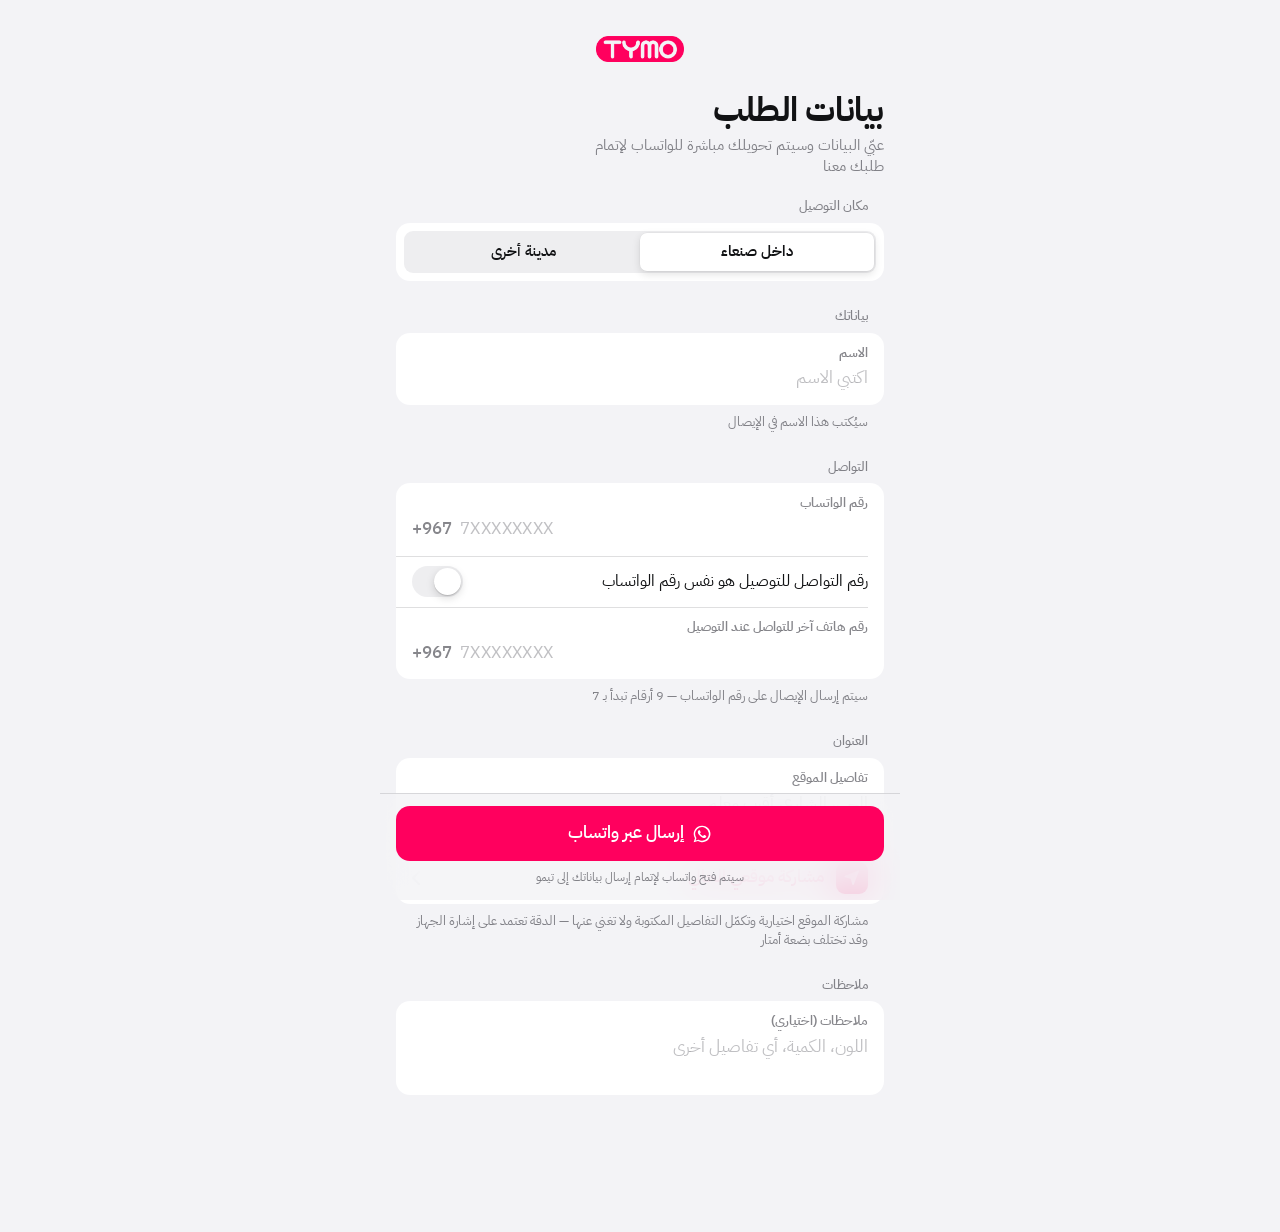
==== order/index.html @ eca6405f "Add files via upload" ====
<!doctype html>
<html lang="ar" dir="rtl">
<head>
<meta charset="utf-8">
<meta name="viewport" content="width=device-width, initial-scale=1, viewport-fit=cover">
<title>نموذج الطلب · TYMO</title>
<meta name="description" content="نموذج سريع لإرسال بياناتك إلى تيمو عبر واتساب">
<meta name="theme-color" content="#F3F3F6" media="(prefers-color-scheme: light)">
<meta name="theme-color" content="#0E0E10" media="(prefers-color-scheme: dark)">
<meta name="color-scheme" content="light dark">

<link rel="preconnect" href="https://fonts.googleapis.com">
<link rel="preconnect" href="https://fonts.gstatic.com" crossorigin>
<link href="https://fonts.googleapis.com/css2?family=IBM+Plex+Sans+Arabic:wght@400;500;600;700&display=swap" rel="stylesheet">

<style>
  /* Apple HIG-inspired: grouped inset lists, quiet neutrals, one accent. */
  :root {
    --accent: #FF005E;
    --accent-pressed: #D9003A;
    --accent-soft: rgba(255, 0, 94, 0.10);
    --bg: #F3F3F6;
    --group: #FFFFFF;
    --label: #111214;
    --secondary: rgba(60, 60, 67, 0.62);
    --tertiary: rgba(60, 60, 67, 0.32);
    --separator: rgba(60, 60, 67, 0.16);
    --fill: rgba(118, 118, 128, 0.12);
    --thumb: #FFFFFF;
    --bar: rgba(243, 243, 246, 0.80);
    --error: #D62B1F;
    --ok: #1E8E3E;
    --radius: 14px;
    --font: 'IBM Plex Sans Arabic', -apple-system, 'SF Arabic', 'Tahoma', sans-serif;
    --ease: cubic-bezier(0.32, 0.72, 0, 1);
  }
  @media (prefers-color-scheme: dark) {
    :root {
      --accent: #FF005E;
      --accent-pressed: #D9003A;
      --accent-soft: rgba(255, 0, 94, 0.16);
      --bg: #0E0E10;
      --group: #1C1C1E;
      --label: #F5F5F7;
      --secondary: rgba(235, 235, 245, 0.6);
      --tertiary: rgba(235, 235, 245, 0.3);
      --separator: rgba(84, 84, 88, 0.6);
      --fill: rgba(118, 118, 128, 0.24);
      --thumb: #636366;
      --bar: rgba(14, 14, 16, 0.72);
      --error: #FF5A4F;
      --ok: #32D74B;
    }
  }

  * { box-sizing: border-box; -webkit-tap-highlight-color: transparent; }
  html, body { margin: 0; padding: 0; }
  body {
    background: var(--bg);
    color: var(--label);
    font-family: var(--font);
    font-size: 17px;
    line-height: 1.45;
    -webkit-font-smoothing: antialiased;
    min-height: 100vh;
    min-height: 100dvh;
  }
  [hidden] { display: none !important; }

  .wrap {
    max-width: 520px;
    margin: 0 auto;
    padding: 0 max(16px, env(safe-area-inset-right, 0px)) 0 max(16px, env(safe-area-inset-left, 0px));
  }

  /* ---- Large title header ---- */
  header.brand { padding: calc(36px + env(safe-area-inset-top, 0px)) 0 20px; }
  .mark {
    display: block;
    width: 88px;
    height: 26px;
    margin: 0 auto 28px;
    font-size: 0;
    color: transparent;
    background: var(--logo) center / contain no-repeat;
  }
  .mark::before { content: none; }
  header.brand h1 {
    font-size: 34px;
    line-height: 1.18;
    font-weight: 700;
    letter-spacing: -0.4px;
    margin: 0 0 5px;
  }
  header.brand p {
    color: var(--secondary);
    font-size: 15px;
    line-height: 1.4;
    margin: 0;
    max-width: 34ch;
  }

  /* ---- Sections & grouped lists ---- */
  form { display: flex; flex-direction: column; }
  .section { margin-bottom: 26px; }
  .section-title {
    font-size: 13px;
    font-weight: 500;
    color: var(--secondary);
    margin: 0 16px 7px;
  }
  .group {
    background: var(--group);
    border-radius: var(--radius);
    overflow: hidden;
  }
  .footnote {
    font-size: 13px;
    color: var(--secondary);
    margin: 7px 16px 0;
    line-height: 1.5;
  }

  .row {
    position: relative;
    padding: 11px 16px 12px;
    display: flex;
    flex-direction: column;
    gap: 2px;
    transition: background-color 0.2s var(--ease);
  }
  .row + .row::before {
    content: "";
    position: absolute;
    top: 0;
    inset-inline-start: 16px;
    inset-inline-end: 0;
    height: 0.5px;
    background: var(--separator);
  }
  @media (max-resolution: 1dppx) { .row + .row::before { height: 1px; } }

  .row > .label {
    font-size: 13px;
    font-weight: 600;
    color: var(--secondary);
    transition: color 0.2s var(--ease);
  }
  .row:focus-within > .label { color: var(--accent); }

  input[type="text"], input[type="tel"], textarea {
    font: inherit;
    font-size: 17px;
    color: var(--label);
    background: transparent;
    border: 0;
    padding: 2px 0;
    margin: 0;
    width: 100%;
    outline: none;
    caret-color: var(--accent);
    border-radius: 0;
    -webkit-appearance: none;
    appearance: none;
  }
  ::placeholder { color: var(--tertiary); opacity: 1; }
  textarea { resize: none; min-height: 50px; field-sizing: content; }

  .phone-group {
    display: flex;
    align-items: baseline;
    gap: 8px;
    direction: ltr;
  }
  .phone-prefix {
    font-weight: 500;
    color: var(--secondary);
    font-variant-numeric: tabular-nums;
    white-space: nowrap;
  }
  .phone-group input[type="tel"] {
    direction: ltr;
    text-align: left;
    flex: 1;
    min-width: 0;
    font-variant-numeric: tabular-nums;
    letter-spacing: 0.4px;
  }

  /* ---- Segmented control ---- */
  fieldset.row { border: 0; margin: 0; min-width: 0; padding: 8px; }
  fieldset legend {
    position: absolute;
    width: 1px; height: 1px;
    overflow: hidden;
    clip: rect(0 0 0 0);
  }
  .segmented {
    position: relative;
    display: grid;
    grid-template-columns: 1fr 1fr;
    background: var(--fill);
    border-radius: 9px;
    padding: 2px;
  }
  .segmented .thumb {
    position: absolute;
    top: 2px; bottom: 2px;
    inset-inline-start: 2px;
    width: calc(50% - 2px);
    background: var(--thumb);
    border-radius: 7px;
    box-shadow: 0 3px 8px rgba(0,0,0,0.12), 0 0 0 0.5px rgba(0,0,0,0.04);
    transition: transform 0.35s var(--ease);
  }
  .segmented:has(input[value="other"]:checked) .thumb { transform: translateX(-100%); }
  .segmented label {
    position: relative;
    z-index: 1;
    text-align: center;
    padding: 8px 6px;
    font-size: 15px;
    font-weight: 500;
    color: var(--label);
    cursor: pointer;
    border-radius: 7px;
    transition: opacity 0.2s;
  }
  .segmented label:has(input:checked) { font-weight: 600; }
  .segmented label:active { opacity: 0.6; }
  .segmented input {
    position: absolute;
    opacity: 0;
    pointer-events: none;
  }
  .segmented label:has(input:focus-visible) { outline: 2px solid var(--accent); outline-offset: -2px; }

  /* ---- Switch row ---- */
  .switch-row {
    flex-direction: row;
    align-items: center;
    justify-content: space-between;
    gap: 14px;
    cursor: pointer;
    padding-top: 10px;
    padding-bottom: 10px;
  }
  .switch-row span { font-size: 16px; line-height: 1.35; }
  .switch {
    -webkit-appearance: none;
    appearance: none;
    flex: none;
    position: relative;
    width: 51px; height: 31px;
    margin: 0;
    border-radius: 999px;
    background: var(--fill);
    cursor: pointer;
    transition: background-color 0.25s var(--ease);
  }
  .switch::before {
    content: "";
    position: absolute;
    top: 2px;
    right: 2px;
    width: 27px; height: 27px;
    border-radius: 50%;
    background: #fff;
    box-shadow: 0 3px 8px rgba(0,0,0,0.15), 0 1px 1px rgba(0,0,0,0.16);
    transition: transform 0.3s var(--ease);
  }
  .switch:checked { background: var(--accent); }
  .switch:checked::before { transform: translateX(-20px); }
  .switch:focus-visible { outline: 2px solid var(--accent); outline-offset: 2px; }

  /* ---- Location cell ---- */
  .locate-btn {
    display: flex;
    align-items: center;
    gap: 12px;
    width: 100%;
    padding: 0;
    background: none;
    border: 0;
    font: inherit;
    color: var(--label);
    text-align: start;
    cursor: pointer;
  }
  .locate-row { padding-top: 10px; padding-bottom: 10px; }
  .locate-row:has(.locate-btn:active:not(:disabled)) { background: var(--fill); }
  .locate-icon {
    position: relative;
    flex: none;
    width: 32px; height: 32px;
    border-radius: 9px;
    background: var(--accent);
    color: #fff;
    display: grid;
    place-items: center;
  }
  .locate-icon svg { width: 18px; height: 18px; }
  .locate-btn.is-locating .locate-icon::after {
    content: "";
    position: absolute;
    inset: 0;
    border-radius: 9px;
    border: 2px solid var(--accent);
    animation: ping 1.4s var(--ease) infinite;
  }
  @keyframes ping {
    from { transform: scale(1); opacity: 0.7; }
    to   { transform: scale(1.7); opacity: 0; }
  }
  .locate-text { flex: 1; display: flex; flex-direction: column; min-width: 0; }
  .locate-title { font-size: 17px; color: var(--accent); font-weight: 500; }
  .locate-btn:disabled { cursor: progress; }
  .chevron { flex: none; width: 8px; height: 14px; color: var(--tertiary); }
  .locate-btn.is-locating .chevron { opacity: 0; }

  .locate-status {
    font-size: 13px;
    color: var(--secondary);
    margin: 0;
    line-height: 1.45;
  }
  .locate-status:empty { display: none; }
  .locate-status.ok { color: var(--ok); }
  .locate-status.err { color: var(--error); }
  .locate-status.ok::before {
    content: "";
    display: inline-block;
    width: 13px; height: 13px;
    margin-inline-end: 5px;
    vertical-align: -2px;
    background: currentColor;
    -webkit-mask: url("data:image/svg+xml,%3Csvg xmlns='http://www.w3.org/2000/svg' viewBox='0 0 16 16'%3E%3Cpath d='M8 0a8 8 0 1 0 0 16A8 8 0 0 0 8 0Zm3.7 5.8-4.4 4.6a.8.8 0 0 1-1.1 0L4.3 8.5a.8.8 0 1 1 1.1-1.1l1.4 1.4 3.8-4a.8.8 0 1 1 1.1 1.1Z'/%3E%3C/svg%3E") center / contain no-repeat;
            mask: url("data:image/svg+xml,%3Csvg xmlns='http://www.w3.org/2000/svg' viewBox='0 0 16 16'%3E%3Cpath d='M8 0a8 8 0 1 0 0 16A8 8 0 0 0 8 0Zm3.7 5.8-4.4 4.6a.8.8 0 0 1-1.1 0L4.3 8.5a.8.8 0 1 1 1.1-1.1l1.4 1.4 3.8-4a.8.8 0 1 1 1.1 1.1Z'/%3E%3C/svg%3E") center / contain no-repeat;
  }

  /* ---- Validation ---- */
  .error-msg {
    display: none;
    color: var(--error);
    font-size: 13px;
    margin: 2px 0 0;
  }
  .field.invalid > .label { color: var(--error); }
  .field.invalid .error-msg { display: block; animation: nudge 0.4s var(--ease); }
  @keyframes nudge {
    0%, 100% { transform: translateX(0); }
    25% { transform: translateX(-4px); }
    75% { transform: translateX(4px); }
  }

  /* ---- Sticky action bar ---- */
  .actions {
    position: sticky;
    bottom: 0;
    z-index: 10;
    margin: 4px -16px 0;
    padding: 12px 16px calc(14px + env(safe-area-inset-bottom, 0px));
    background: var(--bar);
    -webkit-backdrop-filter: saturate(180%) blur(20px);
            backdrop-filter: saturate(180%) blur(20px);
    border-top: 0.5px solid var(--separator);
  }
  button.submit {
    display: flex;
    align-items: center;
    justify-content: center;
    gap: 8px;
    width: 100%;
    background: var(--accent);
    color: #fff;
    border: 0;
    border-radius: 14px;
    padding: 15px;
    font: inherit;
    font-weight: 600;
    font-size: 17px;
    cursor: pointer;
    transition: transform 0.2s var(--ease), background-color 0.2s;
  }
  button.submit svg { width: 20px; height: 20px; }
  button.submit:active { transform: scale(0.98); background: var(--accent-pressed); }
  button.submit:focus-visible { outline: 2px solid var(--accent); outline-offset: 3px; }
  .actions p {
    text-align: center;
    color: var(--secondary);
    font-size: 12px;
    margin: 8px 0 0;
  }

  /* ---- Entrance ---- */
  @media (prefers-reduced-motion: no-preference) {
    header.brand, .section, .actions {
      animation: rise 0.7s var(--ease) both;
    }
    .section:nth-of-type(1) { animation-delay: 0.06s; }
    .section:nth-of-type(2) { animation-delay: 0.12s; }
    .section:nth-of-type(3) { animation-delay: 0.18s; }
    .section:nth-of-type(4) { animation-delay: 0.24s; }
    .section:nth-of-type(5) { animation-delay: 0.30s; }
    .actions { animation-delay: 0.34s; }
    .row[data-field="otherCity"]:not([hidden]),
    .row[data-field="phone"]:not([hidden]) { animation: fade 0.35s var(--ease) both; }
  }
  @media (prefers-reduced-motion: reduce) {
    *, *::before, *::after { transition: none !important; animation: none !important; }
  }
  @keyframes rise {
    from { opacity: 0; transform: translateY(12px); }
    to   { opacity: 1; transform: none; }
  }
  @keyframes fade {
    from { opacity: 0; }
    to   { opacity: 1; }
  }

  :root { --logo: url([data-uri]); }
</style>
</head>
<body>
<div class="wrap">

  <header class="brand">
    <div class="mark">TYMO</div>
    <h1>بيانات الطلب</h1>
    <p>عبّي البيانات وسيتم تحويلك مباشرة للواتساب لإتمام طلبك معنا</p>
  </header>

  <form id="orderForm" novalidate>

    <section class="section">
      <h2 class="section-title">مكان التوصيل</h2>
      <div class="group">
        <fieldset class="row" data-field="cityType">
          <legend>المدينة</legend>
          <div class="segmented">
            <span class="thumb" aria-hidden="true"></span>
            <label>
              <input type="radio" name="cityType" value="sanaa" checked>
              داخل صنعاء
            </label>
            <label>
              <input type="radio" name="cityType" value="other">
              مدينة أخرى
            </label>
          </div>
        </fieldset>

        <div class="row field" id="otherCityField" hidden data-field="otherCity">
          <label class="label" for="otherCity">اسم المدينة أو المكان</label>
          <input type="text" id="otherCity" name="otherCity" autocomplete="address-level2" placeholder="مثال: عدن، تعز، إب">
          <p class="error-msg">الرجاء كتابة اسم المدينة أو المكان</p>
        </div>
      </div>
    </section>

    <section class="section">
      <h2 class="section-title">بياناتك</h2>
      <div class="group">
        <div class="row field" data-field="name">
          <label class="label" for="name" id="nameLabel">الاسم</label>
          <input type="text" id="name" name="name" autocomplete="name" placeholder="اكتبي الاسم" required>
          <p class="error-msg" id="nameError">الرجاء كتابة الاسم</p>
        </div>
      </div>
      <p class="footnote" id="nameHint">سيُكتب هذا الاسم في الإيصال</p>
    </section>

    <section class="section">
      <h2 class="section-title">التواصل</h2>
      <div class="group">
        <div class="row field" data-field="whatsapp">
          <label class="label" for="whatsapp">رقم الواتساب</label>
          <div class="phone-group">
            <span class="phone-prefix">+967</span>
            <input type="tel" id="whatsapp" name="whatsapp" inputmode="numeric" autocomplete="tel" placeholder="7XXXXXXXX" required>
          </div>
          <p class="error-msg" id="whatsappError">يجب أن يتكون الرقم من 9 أرقام ويبدأ بالرقم 7</p>
        </div>

        <label class="row switch-row">
          <span>رقم التواصل للتوصيل هو نفس رقم الواتساب</span>
          <input type="checkbox" class="switch" id="samePhone" role="switch">
        </label>

        <div class="row field" id="phoneField" data-field="phone">
          <label class="label" for="phone">رقم هاتف آخر للتواصل عند التوصيل</label>
          <div class="phone-group">
            <span class="phone-prefix">+967</span>
            <input type="tel" id="phone" name="phone" inputmode="numeric" autocomplete="tel" placeholder="7XXXXXXXX">
          </div>
          <p class="error-msg" id="phoneError">يجب أن يتكون الرقم من 9 أرقام ويبدأ بالرقم 7</p>
        </div>
      </div>
      <p class="footnote">سيتم إرسال الإيصال على رقم الواتساب — 9 أرقام تبدأ بـ 7</p>
    </section>

    <section class="section" id="addressSection">
      <h2 class="section-title">العنوان</h2>
      <div class="group">
        <div class="row field" id="locDetailField" data-field="locDetail">
          <label class="label" for="locDetail">تفاصيل الموقع</label>
          <textarea id="locDetail" name="locDetail" rows="2" placeholder="الحي، الشارع، أقرب معلم" required></textarea>
          <p class="error-msg">الرجاء كتابة تفاصيل الموقع</p>
        </div>

        <div class="row locate-row" id="locateSection">
          <button type="button" class="locate-btn" id="locateBtn">
            <span class="locate-icon" aria-hidden="true">
              <svg viewBox="0 0 24 24" fill="currentColor"><path d="M21.7 2.3a1 1 0 0 0-1.06-.23l-18 7a1 1 0 0 0 .08 1.9l7.6 2.18 2.18 7.6a1 1 0 0 0 .93.72h.03a1 1 0 0 0 .93-.64l7-18a1 1 0 0 0-.23-1.06Z"/></svg>
            </span>
            <span class="locate-text">
              <span class="locate-title" id="locateBtnLabel">مشاركة موقعي الحالي</span>
              <span class="locate-status" id="locateStatus" aria-live="polite"></span>
            </span>
            <svg class="chevron" viewBox="0 0 8 14" fill="none" stroke="currentColor" stroke-width="2" stroke-linecap="round" stroke-linejoin="round" aria-hidden="true"><path d="M7 1 1 7l6 6"/></svg>
          </button>
        </div>
      </div>
      <p class="footnote">مشاركة الموقع اختيارية وتكمّل التفاصيل المكتوبة ولا تغني عنها — الدقة تعتمد على إشارة الجهاز وقد تختلف بضعة أمتار</p>
    </section>

    <section class="section">
      <h2 class="section-title">ملاحظات</h2>
      <div class="group">
        <div class="row field">
          <label class="label" for="notes">ملاحظات (اختياري)</label>
          <textarea id="notes" name="notes" rows="2" placeholder="اللون، الكمية، أي تفاصيل أخرى"></textarea>
        </div>
      </div>
    </section>

    <div class="actions">
      <button type="submit" class="submit">
        <svg viewBox="0 0 24 24" fill="currentColor" aria-hidden="true"><path d="M12.04 2a9.9 9.9 0 0 0-8.5 14.98L2 22l5.17-1.5A9.93 9.93 0 1 0 12.04 2Zm0 18.13c-1.5 0-2.97-.4-4.25-1.17l-.3-.18-3.07.89.9-2.98-.2-.32a8.2 8.2 0 1 1 6.92 3.76Zm4.5-6.14c-.25-.12-1.46-.72-1.69-.8-.23-.08-.39-.12-.56.13-.16.25-.64.8-.78.96-.15.16-.29.18-.54.06a6.7 6.7 0 0 1-3.32-2.9c-.25-.43.25-.4.71-1.32.08-.16.04-.3-.02-.42-.06-.12-.56-1.34-.76-1.84-.2-.48-.4-.42-.56-.42h-.47c-.16 0-.43.06-.66.3-.23.26-.87.85-.87 2.07s.89 2.4 1.01 2.57c.13.16 1.75 2.67 4.24 3.75 1.57.68 2.19.74 2.98.62.48-.07 1.46-.6 1.67-1.18.2-.58.2-1.08.14-1.18-.06-.1-.23-.16-.48-.29Z"/></svg>
        إرسال عبر واتساب
      </button>
      <p>سيتم فتح واتساب لإتمام إرسال بياناتك إلى تيمو</p>
    </div>

  </form>
</div>

<script>
(function () {
  "use strict";

  var WHATSAPP_NUMBER = "967779007009";
  var DRAFT_KEY = "tymo_order_form_draft_v2";

  var form = document.getElementById("orderForm");
  var cityRadios = form.querySelectorAll('input[name="cityType"]');
  var otherCityField = document.getElementById("otherCityField");
  var otherCityInput = document.getElementById("otherCity");
  var nameInput = document.getElementById("name");
  var nameLabel = document.getElementById("nameLabel");
  var nameHint = document.getElementById("nameHint");
  var nameError = document.getElementById("nameError");
  var samePhoneCheckbox = document.getElementById("samePhone");
  var phoneField = document.getElementById("phoneField");
  var phoneInput = document.getElementById("phone");
  var locDetailField = document.getElementById("locDetailField");
  var locDetailInput = document.getElementById("locDetail");
  var locateSection = document.getElementById("locateSection");
  var locateBtn = document.getElementById("locateBtn");
  var locateBtnLabel = document.getElementById("locateBtnLabel");
  var addressSection = document.getElementById("addressSection");
  var locateStatus = document.getElementById("locateStatus");
  var whatsappInput = document.getElementById("whatsapp");
  var mapsLink = ""; // filled in once geolocation succeeds
  var locAccuracy = null; // meters, for the operator's own judgement
  var locTime = null; // when the pin was taken, to expire stale drafts

  // ---- Phone inputs: digits only, max 9, must start with 7 -----
  function sanitizePhoneInput(e) {
    var el = e.target;
    var digits = el.value.replace(/\D/g, "").slice(0, 9);
    if (el.value !== digits) el.value = digits;
  }
  whatsappInput.addEventListener("input", sanitizePhoneInput);
  phoneInput.addEventListener("input", sanitizePhoneInput);

  function phoneValid(val) {
    return /^7\d{8}$/.test(val);
  }

  function isOutside() {
    return form.querySelector('input[name="cityType"]:checked').value === "other";
  }

  function updateCityFields() {
    var outside = isOutside();

    otherCityField.hidden = !outside;
    otherCityInput.required = outside;

    // Outside Sana'a: shipping office calls the customer on arrival, so
    // neither written location detail nor map location is needed.
    locDetailField.hidden = outside;
    locDetailInput.required = !outside;
    if (outside) locDetailInput.value = "";

    locateSection.hidden = outside;
    addressSection.hidden = outside;
    if (outside) {
      mapsLink = "";
      locAccuracy = null;
      locTime = null;
      locateStatus.textContent = "";
      locateBtnLabel.textContent = "مشاركة موقعي الحالي";
    }

    if (outside) {
      nameLabel.textContent = "الاسم الكامل (رباعي)";
      nameHint.textContent = "يجب كتابة الاسم رباعياً (4 أسماء) ليسهل التوصيل من مكتب الشحن";
      nameError.textContent = "يجب كتابة الاسم رباعياً (4 أسماء على الأقل)";
    } else {
      nameLabel.textContent = "الاسم";
      nameHint.textContent = "سيُكتب هذا الاسم في الإيصال";
      nameError.textContent = "الرجاء كتابة الاسم";
    }
  }
  cityRadios.forEach(function (r) {
    r.addEventListener("change", updateCityFields);
  });
  updateCityFields();

  function updatePhoneField() {
    var same = samePhoneCheckbox.checked;
    phoneField.hidden = same;
    phoneInput.required = !same;
    if (same) phoneInput.value = "";
  }
  samePhoneCheckbox.addEventListener("change", updatePhoneField);
  updatePhoneField();

  // Phone GPS has a real accuracy floor (walls, weather, chipset) that no
  // page code can remove. The best a web page can do is: force a fresh
  // high-accuracy fix (no cached/cell-tower estimate), keep listening and
  // take the tightest reading seen, show the accuracy live so the customer
  // knows to wait, then pass the accuracy radius on to Hashem so a bad fix
  // is visible rather than silently trusted.
  var EXCELLENT_METERS = 10;     // stop immediately at this or better
  var GOOD_ENOUGH_METERS = 25;   // once reached, sample a bit longer...
  var SETTLE_MS = 3000;          // ...in case it tightens further
  var MAX_WATCH_MS = 20000;      // GPS cold starts can take 15s+
  var LOC_MAX_AGE_MS = 6 * 60 * 60 * 1000; // drop saved pins older than 6h

  // Instagram/Facebook/TikTok in-app browsers often block location.
  var IN_APP_BROWSER = /FBAN|FBAV|FB_IAB|Instagram|TikTok|musical_ly|Snapchat|Line\//i.test(navigator.userAgent || "");

  function locFailMessage(err) {
    var msg;
    if (err && err.code === 1) {
      msg = "لم يتم السماح بالوصول للموقع — فعّلي إذن الموقع للمتصفح ثم أعيدي المحاولة";
    } else {
      msg = "تعذّر تحديد الموقع — تأكدي من تفعيل GPS وأعيدي المحاولة";
    }
    if (IN_APP_BROWSER) {
      msg += "، أو افتحي الرابط في متصفح Chrome أو Safari";
    }
    return msg + ". لا مشكلة، التفاصيل المكتوبة أعلاه كافية";
  }

  locateBtn.addEventListener("click", function () {
    if (!("geolocation" in navigator) || window.isSecureContext === false) {
      locateStatus.textContent = "الجهاز لا يدعم تحديد الموقع — اكتبي التفاصيل أعلاه فقط";
      locateStatus.className = "locate-status err";
      return;
    }

    locateStatus.textContent = "جارِ تحديد موقعك بدقة... (قد يستغرق حتى 20 ثانية)";
    locateStatus.className = "locate-status";
    locateBtn.disabled = true;
    locateBtn.classList.add("is-locating");

    var best = null;
    var lastErr = null;
    var watchId = null;
    var finished = false;
    var maxTimer = null;
    var settleTimer = null;

    function finish() {
      if (finished) return;
      finished = true;
      if (watchId !== null) navigator.geolocation.clearWatch(watchId);
      clearTimeout(maxTimer);
      clearTimeout(settleTimer);
      locateBtn.disabled = false;
      locateBtn.classList.remove("is-locating");

      if (!best) {
        // Keep any earlier successful pin rather than wiping it.
        locateStatus.textContent = locFailMessage(lastErr);
        locateStatus.className = "locate-status err";
        return;
      }

      var lat = best.coords.latitude.toFixed(6);
      var lng = best.coords.longitude.toFixed(6);
      var acc = Math.round(best.coords.accuracy);
      mapsLink = "https://maps.google.com/?q=" + lat + "," + lng;
      locAccuracy = acc;
      locTime = Date.now();
      showLocated();
      saveDraft();
    }

    watchId = navigator.geolocation.watchPosition(
      function (pos) {
        if (finished) return;
        var acc = pos.coords.accuracy;
        if (!isFinite(acc) || acc <= 0) return;
        if (!best || acc < best.coords.accuracy) {
          best = pos;
        }
        var bestAcc = Math.round(best.coords.accuracy);
        locateStatus.textContent = "جارِ تحسين الدقة... الدقة الحالية ~" + bestAcc + " متر";

        if (bestAcc <= EXCELLENT_METERS) {
          finish();
        } else if (bestAcc <= GOOD_ENOUGH_METERS && !settleTimer) {
          settleTimer = setTimeout(finish, SETTLE_MS);
        }
      },
      function (err) {
        lastErr = err;
        // Permission denied will never recover; other errors (timeout,
        // temporary unavailability) may, so keep waiting for the max timer
        // unless we have nothing and the user refused.
        if (err.code === 1) finish();
      },
      { enableHighAccuracy: true, maximumAge: 0, timeout: MAX_WATCH_MS }
    );

    maxTimer = setTimeout(finish, MAX_WATCH_MS);
  });

  function showLocated() {
    locateBtnLabel.textContent = "تحديث الموقع";
    if (locAccuracy === null) {
      locateStatus.textContent = "تم تحديد الموقع سابقاً";
      locateStatus.className = "locate-status ok";
    } else if (locAccuracy <= 50) {
      locateStatus.textContent = "تم تحديد الموقع بدقة جيدة (~" + locAccuracy + " متر)";
      locateStatus.className = "locate-status ok";
    } else {
      locateStatus.textContent = "تم تحديد موقع تقريبي فقط (دقة ~" + locAccuracy + " متر) — يفضّل تفعيل GPS والخروج لمكان مفتوح ثم إعادة المحاولة";
      locateStatus.className = "locate-status err";
    }
  }

  function saveDraft() {
    try {
      var data = {
        name: nameInput.value,
        cityType: form.querySelector('input[name="cityType"]:checked').value,
        otherCity: otherCityInput.value,
        whatsapp: document.getElementById("whatsapp").value,
        samePhone: samePhoneCheckbox.checked,
        phone: phoneInput.value,
        locDetail: locDetailInput.value,
        notes: document.getElementById("notes").value,
        mapsLink: mapsLink,
        locAccuracy: locAccuracy,
        locTime: locTime
      };
      localStorage.setItem(DRAFT_KEY, JSON.stringify(data));
    } catch (e) {  }
  }

  function restoreDraft() {
    try {
      var raw = localStorage.getItem(DRAFT_KEY);
      if (!raw) return;
      var data = JSON.parse(raw);
      nameInput.value = data.name || "";
      if (data.cityType) {
        var r = form.querySelector('input[name="cityType"][value="' + data.cityType + '"]');
        if (r) r.checked = true;
      }
      otherCityInput.value = data.otherCity || "";
      document.getElementById("whatsapp").value = data.whatsapp || "";
      samePhoneCheckbox.checked = data.samePhone === true;
      phoneInput.value = data.phone || "";
      locDetailInput.value = data.locDetail || "";
      document.getElementById("notes").value = data.notes || "";
      // A pin from hours ago may not be where the customer is now.
      var fresh = typeof data.locTime === "number" && Date.now() - data.locTime < LOC_MAX_AGE_MS;
      if (data.mapsLink && fresh) {
        mapsLink = data.mapsLink;
        locAccuracy = typeof data.locAccuracy === "number" ? data.locAccuracy : null;
        locTime = data.locTime;
        showLocated();
      }
      updateCityFields();
      updatePhoneField();
    } catch (e) {  }
  }
  restoreDraft();
  form.addEventListener("input", saveDraft);
  form.addEventListener("change", saveDraft);

  function nameValid() {
    var val = nameInput.value.trim();
    if (!val) return false;
    if (isOutside()) {

      var parts = val.split(/\s+/).filter(Boolean);
      return parts.length >= 4;
    }
    return true;
  }

  function validate() {
    var ok = true;
    form.querySelectorAll(".field").forEach(function (f) {
      f.classList.remove("invalid");
    });

    if (!nameValid()) {
      ok = false;
      nameInput.closest(".field").classList.add("invalid");
    }

    if (!phoneValid(whatsappInput.value.trim())) {
      ok = false;
      whatsappInput.closest(".field").classList.add("invalid");
    }

    if (!samePhoneCheckbox.checked && !phoneValid(phoneInput.value.trim())) {
      ok = false;
      phoneInput.closest(".field").classList.add("invalid");
    }

    var required = form.querySelectorAll("[required]:not([hidden])");
    required.forEach(function (input) {
      if (input === nameInput || input === whatsappInput || input === phoneInput) return; // handled above
      if (input.closest("[hidden]")) return;
      if (!input.value.trim()) {
        ok = false;
        var field = input.closest(".field");
        if (field) field.classList.add("invalid");
      }
    });
    return ok;
  }

  function buildMessage() {
    var name = nameInput.value.trim();
    var outside = isOutside();
    var city = outside ? otherCityInput.value.trim() : "صنعاء";
    var whatsapp = whatsappInput.value.trim();
    var phone = samePhoneCheckbox.checked ? whatsapp : phoneInput.value.trim();
    var locDetail = locDetailInput.value.trim();
    var notes = document.getElementById("notes").value.trim();

    var lines = [];
    lines.push("مرحبا، هذه بيانات طلبي");
    lines.push("");
    lines.push("*المدينة:* " + city);
    lines.push("*الاسم:* " + name);
    lines.push("*رقم الواتساب:* " + whatsapp);
    lines.push("*رقم التواصل:* " + phone);

    // Outside Sana'a, delivery is through a shipping office that calls the
    // customer directly, so no location details or map pin are sent.
    if (!outside) {
      lines.push("*تفاصيل الموقع:* " + locDetail);
      if (mapsLink) {
        lines.push("*الموقع على الخريطة:* " + mapsLink);
        if (locAccuracy !== null) {
          lines.push("*دقة الموقع:* ~" + locAccuracy + " متر");
        }
      }
    }
    if (notes) {
      lines.push("*ملاحظات:* " + notes);
    }

    lines.push("");
    lines.push("كم اجمالي القيمة؟");
    lines.push("وكم يستغرق حتى يصل الطلب؟");

    return lines.join("\n");
  }

  form.addEventListener("submit", function (e) {
    e.preventDefault();
    if (!validate()) {
      var firstInvalid = form.querySelector(".field.invalid input, .field.invalid textarea");
      if (firstInvalid) firstInvalid.focus();
      return;
    }
    var message = buildMessage();
    try { localStorage.removeItem(DRAFT_KEY); } catch (e) {}

    window.location.href = "https://wa.me/" + WHATSAPP_NUMBER + "?text=" + encodeURIComponent(message);
  });
})();
</script>
</body>
</html>
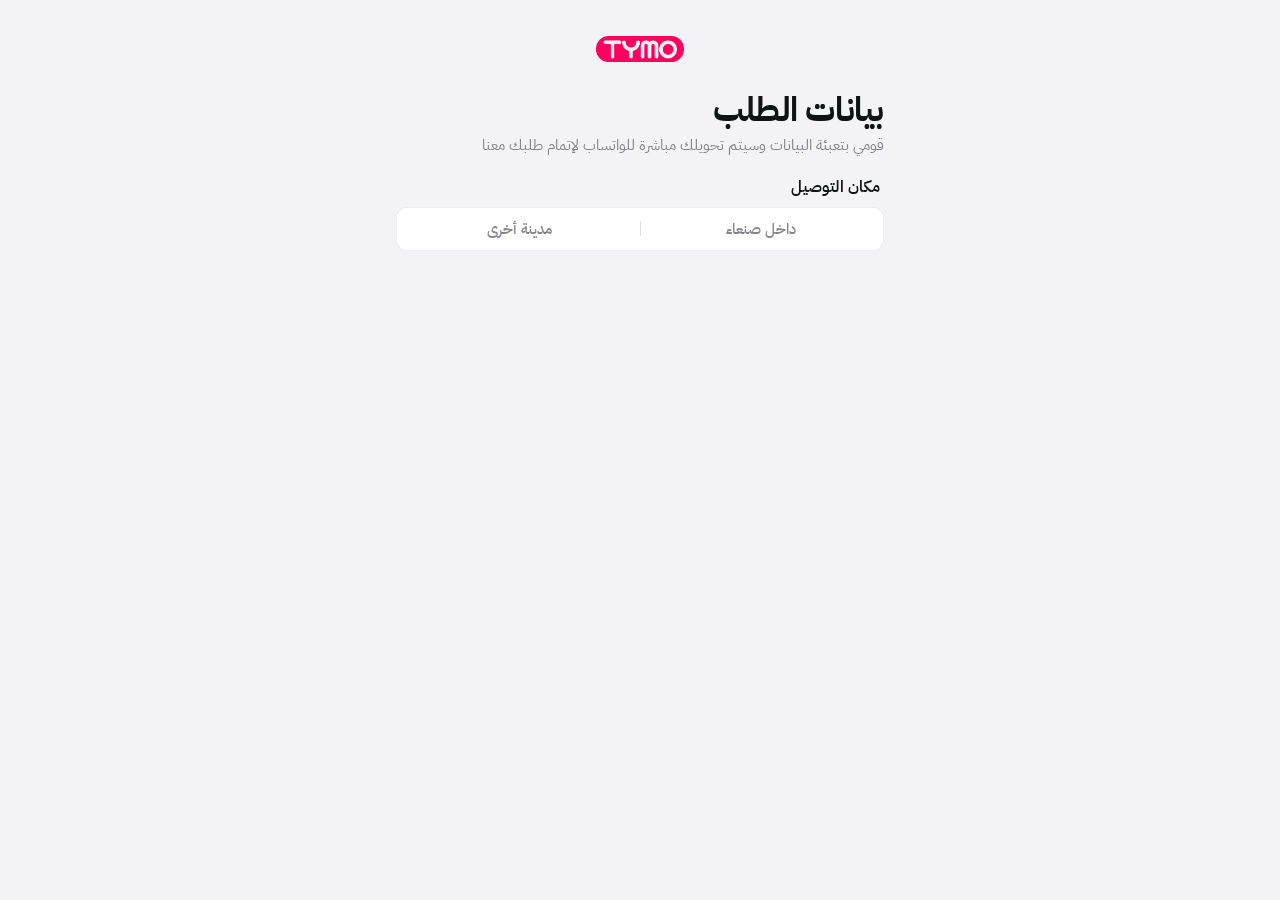
==== commit d9146fbd: "Order form v2: clearer fields, payment question, location reminder, soft dark mode" ====
--- a/order/index.html
+++ b/order/index.html
@@ -6,7 +6,7 @@
 <title>نموذج الطلب · TYMO</title>
 <meta name="description" content="نموذج سريع لإرسال بياناتك إلى تيمو عبر واتساب">
 <meta name="theme-color" content="#F3F3F6" media="(prefers-color-scheme: light)">
-<meta name="theme-color" content="#0E0E10" media="(prefers-color-scheme: dark)">
+<meta name="theme-color" content="#17171A" media="(prefers-color-scheme: dark)">
 <meta name="color-scheme" content="light dark">
 
 <link rel="preconnect" href="https://fonts.googleapis.com">
@@ -38,18 +38,19 @@
     :root {
       --accent: #FF005E;
       --accent-pressed: #D9003A;
+      /* Soft charcoal + warm cream (temporary until Design defines dark mode) */
       --accent-soft: rgba(255, 0, 94, 0.16);
-      --bg: #0E0E10;
-      --group: #1C1C1E;
-      --label: #F5F5F7;
-      --secondary: rgba(235, 235, 245, 0.6);
-      --tertiary: rgba(235, 235, 245, 0.3);
-      --separator: rgba(84, 84, 88, 0.6);
-      --fill: rgba(118, 118, 128, 0.24);
-      --thumb: #636366;
-      --bar: rgba(14, 14, 16, 0.72);
-      --error: #FF5A4F;
-      --ok: #32D74B;
+      --bg: #17171A;
+      --group: #222226;
+      --label: #F2EDE6;
+      --secondary: rgba(242, 237, 230, 0.58);
+      --tertiary: rgba(242, 237, 230, 0.36);
+      --separator: rgba(242, 237, 230, 0.10);
+      --fill: rgba(242, 237, 230, 0.08);
+      --thumb: rgba(242, 237, 230, 0.16);
+      --bar: rgba(23, 23, 26, 0.82);
+      --error: #D62B1F;
+      --ok: #1E8E3E;
     }
   }
 
@@ -97,18 +98,35 @@
     font-size: 15px;
     line-height: 1.4;
     margin: 0;
-    max-width: 34ch;
+    text-wrap: balance;
   }
 
   /* ---- Sections & grouped lists ---- */
   form { display: flex; flex-direction: column; }
   .section { margin-bottom: 26px; }
   .section-title {
+    font-size: 16px;
+    font-weight: 600;
+    color: var(--label);
+    margin: 0 4px 8px;
+    line-height: 1.4;
+  }
+  .section-title .note {
     font-size: 13px;
-    font-weight: 500;
+    font-weight: 400;
     color: var(--secondary);
-    margin: 0 16px 7px;
-  }
+    margin-inline-start: 4px;
+  }
+  .row.bare { padding-top: 13px; padding-bottom: 13px; }
+  .valid-tick {
+    flex: none;
+    width: 20px; height: 20px;
+    color: var(--ok);
+    opacity: 0;
+    transform: scale(0.6);
+    transition: opacity 0.2s var(--ease), transform 0.25s var(--ease);
+  }
+  .field.is-valid .valid-tick { opacity: 1; transform: none; }
   .group {
     background: var(--group);
     border-radius: var(--radius);
@@ -235,6 +253,138 @@
   }
   .segmented label:has(input:focus-visible) { outline: 2px solid var(--accent); outline-offset: -2px; }
 
+  /* ---- Yes / No choice ---- */
+  .choice {
+    display: grid;
+    grid-template-columns: 1fr 1fr;
+    gap: 10px;
+  }
+  .choice label {
+    position: relative;
+    display: flex;
+    align-items: center;
+    justify-content: center;
+    gap: 6px;
+    padding: 13px 8px;
+    font-size: 17px;
+    font-weight: 600;
+    color: var(--label);
+    background: var(--group);
+    border: 1.5px solid var(--separator);
+    border-radius: var(--radius);
+    cursor: pointer;
+    transition: border-color 0.2s var(--ease), background-color 0.2s var(--ease), color 0.2s var(--ease), transform 0.15s var(--ease);
+  }
+  .choice label:active { transform: scale(0.98); }
+  .choice input { position: absolute; opacity: 0; pointer-events: none; }
+  .choice label:has(input:checked) {
+    border-color: var(--accent);
+    background: var(--accent-soft);
+    color: var(--accent);
+  }
+  .choice label:has(input:focus-visible) { outline: 2px solid var(--accent); outline-offset: 2px; }
+  .choice-field.invalid .choice label { border-color: var(--error); }
+  .choice-field .error-msg { margin: 8px 4px 0; }
+  .choice-field.invalid .error-msg { display: block; animation: nudge 0.4s var(--ease); }
+  
+
+  /* ---- Step reveal: only the city question until it is answered ---- */
+  form:not(.city-chosen) .after-city { display: none !important; }
+  .segmented:not(:has(input:checked)) .thumb { opacity: 0; }
+  @media (prefers-reduced-motion: no-preference) {
+    form.city-chosen .after-city { animation: rise 0.45s var(--ease) both; }
+  }
+  .choice.four { grid-template-columns: 1fr 1fr; }
+  .choice label[hidden] { display: none; }
+  .sub-note {
+    font-size: 13px;
+    color: var(--secondary);
+    margin: 8px 4px 0;
+    line-height: 1.5;
+  }
+  
+  .locate-big { line-height: 1.35; text-align: start; }
+
+  /* ---- Compact connected choice (city, phone, payment) ---- */
+  .seg {
+    position: relative;
+    display: grid;
+    grid-auto-flow: column;
+    grid-auto-columns: 1fr;
+    gap: 0;
+    padding: 3px;
+    background: var(--group);
+    border-radius: 12px;
+    box-shadow: inset 0 0 0 0.5px var(--separator);
+    isolation: isolate;
+    transition: box-shadow 0.25s var(--ease);
+  }
+  .seg-thumb {
+    position: absolute;
+    top: 3px; bottom: 3px; left: 0;
+    width: 0;
+    border-radius: 9px;
+    background: var(--accent-soft);
+    box-shadow: inset 0 0 0 1px rgba(255, 0, 94, 0.35);
+    opacity: 0;
+    transform: translateX(0) scale(0.92);
+    transition: transform 0.42s var(--ease), width 0.42s var(--ease), opacity 0.25s var(--ease);
+    z-index: -1;
+    pointer-events: none;
+  }
+  .seg.has-value .seg-thumb { opacity: 1; }
+  .seg label {
+    position: relative;
+    display: flex;
+    align-items: center;
+    justify-content: center;
+    min-height: 38px;
+    padding: 6px 4px;
+    font-size: 15px;
+    font-weight: 500;
+    line-height: 1.2;
+    text-align: center;
+    color: var(--secondary);
+    cursor: pointer;
+    border-radius: 9px;
+    transition: color 0.25s var(--ease), opacity 0.15s;
+    -webkit-user-select: none;
+            user-select: none;
+  }
+  .seg label + label::before {
+    content: "";
+    position: absolute;
+    inset-inline-start: 0;
+    top: 30%; bottom: 30%;
+    width: 0.5px;
+    background: var(--separator);
+    transition: opacity 0.2s var(--ease);
+  }
+  .seg label.no-div::before { opacity: 0; }
+  .seg label[hidden] { display: none; }
+
+  .seg label:active { opacity: 0.6; }
+  .seg label:has(input:checked) { color: var(--accent); font-weight: 600; }
+  .seg label:has(input:focus-visible) { outline: 2px solid var(--accent); outline-offset: -2px; }
+  .seg input { position: absolute; opacity: 0; pointer-events: none; }
+  /* Dark mode: quiet grey selection (owner choice C, 28 Oct) */
+  @media (prefers-color-scheme: dark) {
+    .seg-thumb { background: rgba(242, 237, 230, 0.14); box-shadow: none; }
+    .seg label:has(input:checked) { color: var(--label); }
+    .locate-wrap .locate-big:not(.is-done) { background: transparent; }
+  }
+  .seg.compact { display: flex; }
+  .seg.compact label { flex: 1 1 auto; font-size: 14px; white-space: nowrap; padding: 6px 10px; }
+  .choice-field.invalid .seg { box-shadow: inset 0 0 0 1px var(--error); }
+  .reveal { margin-top: 8px; }
+  @media (prefers-reduced-motion: no-preference) {
+    .reveal:not([hidden]) { animation: drop 0.35s var(--ease) both; }
+  }
+  @keyframes drop {
+    from { opacity: 0; transform: translateY(-6px); }
+    to   { opacity: 1; transform: none; }
+  }
+
   /* ---- Switch row ---- */
   .switch-row {
     flex-direction: row;
@@ -272,6 +422,72 @@
   .switch:checked { background: var(--accent); }
   .switch:checked::before { transform: translateX(-20px); }
   .switch:focus-visible { outline: 2px solid var(--accent); outline-offset: 2px; }
+
+  /* ---- Big location button ---- */
+  .locate-wrap { margin-top: 12px; text-align: center; }
+  .locate-big {
+    display: flex;
+    align-items: center;
+    justify-content: center;
+    gap: 10px;
+    width: 100%;
+    padding: 11px 14px;
+    font: inherit;
+    font-size: 15px;
+    font-weight: 600;
+    color: var(--accent);
+    background: var(--accent-soft);
+    border: 1px solid rgba(255, 0, 94, 0.45);
+    border-radius: 12px;
+    cursor: pointer;
+    transition: transform 0.15s var(--ease), background-color 0.2s var(--ease);
+  }
+  .locate-big:active:not(:disabled) { transform: scale(0.98); }
+  .locate-big:focus-visible { outline: 2px solid var(--accent); outline-offset: 3px; }
+  .locate-big:disabled { cursor: progress; }
+  .locate-big .pin {
+    position: relative;
+    flex: none;
+    width: 28px; height: 28px;
+    border-radius: 50%;
+    background: var(--accent);
+    color: #fff;
+    display: grid;
+    place-items: center;
+  }
+  .locate-big .pin svg { width: 15px; height: 15px; }
+  .locate-big.is-locating .pin::after {
+    content: "";
+    position: absolute;
+    inset: 0;
+    border-radius: 50%;
+    border: 2px solid var(--accent);
+    animation: ping 1.4s var(--ease) infinite;
+  }
+  .locate-big.is-done {
+    color: var(--ok);
+    border-color: var(--ok);
+    background: transparent;
+  }
+  .locate-big.is-done .pin { background: var(--ok); }
+  .locate-big.attention { animation: attention 0.9s var(--ease) 2; }
+  @keyframes attention {
+    0%, 100% { box-shadow: 0 0 0 0 rgba(255, 0, 94, 0.45); }
+    50% { box-shadow: 0 0 0 8px rgba(255, 0, 94, 0); }
+  }
+  .locate-wrap .locate-status { margin-top: 8px; text-align: center; }
+  .locate-status.muted { color: var(--secondary); }
+  .loc-reminder {
+    margin: 8px 0 0;
+    font-size: 13px;
+    font-weight: 500;
+    color: var(--accent);
+    text-align: center;
+    line-height: 1.5;
+  }
+  @media (prefers-reduced-motion: no-preference) {
+    .loc-reminder:not([hidden]) { animation: drop 0.35s var(--ease) both; }
+  }
 
   /* ---- Location cell ---- */
   .locate-btn {
@@ -394,7 +610,7 @@
 
   /* ---- Entrance ---- */
   @media (prefers-reduced-motion: no-preference) {
-    header.brand, .section, .actions {
+    header.brand, .section:not(.after-city) {
       animation: rise 0.7s var(--ease) both;
     }
     .section:nth-of-type(1) { animation-delay: 0.06s; }
@@ -427,114 +643,127 @@
   <header class="brand">
     <div class="mark">TYMO</div>
     <h1>بيانات الطلب</h1>
-    <p>عبّي البيانات وسيتم تحويلك مباشرة للواتساب لإتمام طلبك معنا</p>
+    <p>قومي بتعبئة البيانات وسيتم تحويلك مباشرة للواتساب لإتمام طلبك معنا</p>
   </header>
 
-  <form id="orderForm" novalidate>
+  <form id="orderForm" novalidate autocomplete="off">
 
     <section class="section">
-      <h2 class="section-title">مكان التوصيل</h2>
-      <div class="group">
-        <fieldset class="row" data-field="cityType">
-          <legend>المدينة</legend>
-          <div class="segmented">
-            <span class="thumb" aria-hidden="true"></span>
-            <label>
-              <input type="radio" name="cityType" value="sanaa" checked>
-              داخل صنعاء
-            </label>
-            <label>
-              <input type="radio" name="cityType" value="other">
-              مدينة أخرى
-            </label>
-          </div>
-        </fieldset>
-
-        <div class="row field" id="otherCityField" hidden data-field="otherCity">
-          <label class="label" for="otherCity">اسم المدينة أو المكان</label>
-          <input type="text" id="otherCity" name="otherCity" autocomplete="address-level2" placeholder="مثال: عدن، تعز، إب">
-          <p class="error-msg">الرجاء كتابة اسم المدينة أو المكان</p>
+      <h2 class="section-title" id="cityTitle">مكان التوصيل</h2>
+      <div class="choice-field" id="cityField">
+        <div class="seg" role="radiogroup" aria-labelledby="cityTitle">
+          <span class="seg-thumb" aria-hidden="true"></span>
+          <label><input type="radio" name="cityType" value="sanaa">داخل صنعاء</label>
+          <label><input type="radio" name="cityType" value="other">مدينة أخرى</label>
+        </div>
+      </div>
+      <div class="group reveal" id="otherCityField" hidden>
+        <div class="row field bare" data-field="otherCity">
+          <input type="text" id="otherCity" name="otherCity" autocomplete="address-level2" placeholder="اسم المدينة، مثال: عدن، تعز، إب" maxlength="20" aria-label="اسم المدينة أو المكان">
+          <p class="error-msg">الرجاء كتابة اسم المدينة أو المكان (حرفان على الأقل)</p>
         </div>
       </div>
     </section>
 
-    <section class="section">
-      <h2 class="section-title">بياناتك</h2>
+    <section class="section after-city">
+      <h2 class="section-title"><label for="name" id="nameLabel">الاسم</label><span class="note">(سيتم كتابة هذا الاسم في الفاتورة)</span></h2>
       <div class="group">
-        <div class="row field" data-field="name">
-          <label class="label" for="name" id="nameLabel">الاسم</label>
-          <input type="text" id="name" name="name" autocomplete="name" placeholder="اكتبي الاسم" required>
+        <div class="row field bare" data-field="name">
+          <input type="text" id="name" name="name" autocomplete="name" maxlength="60" required>
           <p class="error-msg" id="nameError">الرجاء كتابة الاسم</p>
         </div>
       </div>
-      <p class="footnote" id="nameHint">سيُكتب هذا الاسم في الإيصال</p>
     </section>
 
-    <section class="section">
-      <h2 class="section-title">التواصل</h2>
+    <section class="section after-city">
+      <h2 class="section-title"><label for="whatsapp">رقم الواتساب</label><span class="note">(سيتم إرسال فاتورتكم لهذا الرقم بالواتساب)</span></h2>
       <div class="group">
-        <div class="row field" data-field="whatsapp">
-          <label class="label" for="whatsapp">رقم الواتساب</label>
+        <div class="row field bare" data-field="whatsapp">
           <div class="phone-group">
             <span class="phone-prefix">+967</span>
             <input type="tel" id="whatsapp" name="whatsapp" inputmode="numeric" autocomplete="tel" placeholder="7XXXXXXXX" required>
+            <svg class="valid-tick" viewBox="0 0 16 16" fill="currentColor" aria-hidden="true"><path d="M8 0a8 8 0 1 0 0 16A8 8 0 0 0 8 0Zm3.7 5.8-4.4 4.6a.8.8 0 0 1-1.1 0L4.3 8.5a.8.8 0 1 1 1.1-1.1l1.4 1.4 3.8-4a.8.8 0 1 1 1.1 1.1Z"/></svg>
           </div>
           <p class="error-msg" id="whatsappError">يجب أن يتكون الرقم من 9 أرقام ويبدأ بالرقم 7</p>
         </div>
-
-        <label class="row switch-row">
-          <span>رقم التواصل للتوصيل هو نفس رقم الواتساب</span>
-          <input type="checkbox" class="switch" id="samePhone" role="switch">
-        </label>
-
-        <div class="row field" id="phoneField" data-field="phone">
-          <label class="label" for="phone">رقم هاتف آخر للتواصل عند التوصيل</label>
+      </div>
+    </section>
+
+    <section class="section after-city">
+      <h2 class="section-title" id="samePhoneTitle">يتواصل بكم السائق لتسليم الطلب على:</h2>
+      <div class="choice-field" id="samePhoneField">
+        <div class="seg" role="radiogroup" aria-labelledby="samePhoneTitle">
+          <span class="seg-thumb" aria-hidden="true"></span>
+          <label><input type="radio" name="samePhone" value="yes">رقم الواتساب</label>
+          <label><input type="radio" name="samePhone" value="no">رقم آخر</label>
+        </div>
+        <p class="error-msg">الرجاء اختيار رقم التواصل</p>
+        <p class="sub-note" id="shippingNote" hidden>غالباً لا تتصل شركة الشحن، بل ترسل رسالة SMS. وسنرسل لكم بوليصة الشحن لتتبّع شحنتكم.</p>
+      </div>
+      <div class="group reveal" id="phoneField" hidden>
+        <div class="row field bare" data-field="phone">
           <div class="phone-group">
             <span class="phone-prefix">+967</span>
-            <input type="tel" id="phone" name="phone" inputmode="numeric" autocomplete="tel" placeholder="7XXXXXXXX">
+            <input type="tel" id="phone" name="phone" inputmode="numeric" autocomplete="tel" placeholder="7XXXXXXXX" aria-label="رقم التواصل">
+            <svg class="valid-tick" viewBox="0 0 16 16" fill="currentColor" aria-hidden="true"><path d="M8 0a8 8 0 1 0 0 16A8 8 0 0 0 8 0Zm3.7 5.8-4.4 4.6a.8.8 0 0 1-1.1 0L4.3 8.5a.8.8 0 1 1 1.1-1.1l1.4 1.4 3.8-4a.8.8 0 1 1 1.1 1.1Z"/></svg>
           </div>
           <p class="error-msg" id="phoneError">يجب أن يتكون الرقم من 9 أرقام ويبدأ بالرقم 7</p>
         </div>
       </div>
-      <p class="footnote">سيتم إرسال الإيصال على رقم الواتساب — 9 أرقام تبدأ بـ 7</p>
     </section>
 
-    <section class="section" id="addressSection">
-      <h2 class="section-title">العنوان</h2>
+    <section class="section after-city" id="addressSection">
+      <h2 class="section-title"><label for="locDetail">العنوان</label><span class="note">(التفاصيل تُسهِّل التوصيل)</span></h2>
       <div class="group">
-        <div class="row field" id="locDetailField" data-field="locDetail">
-          <label class="label" for="locDetail">تفاصيل الموقع</label>
-          <textarea id="locDetail" name="locDetail" rows="2" placeholder="الحي، الشارع، أقرب معلم" required></textarea>
-          <p class="error-msg">الرجاء كتابة تفاصيل الموقع</p>
-        </div>
-
-        <div class="row locate-row" id="locateSection">
-          <button type="button" class="locate-btn" id="locateBtn">
-            <span class="locate-icon" aria-hidden="true">
-              <svg viewBox="0 0 24 24" fill="currentColor"><path d="M21.7 2.3a1 1 0 0 0-1.06-.23l-18 7a1 1 0 0 0 .08 1.9l7.6 2.18 2.18 7.6a1 1 0 0 0 .93.72h.03a1 1 0 0 0 .93-.64l7-18a1 1 0 0 0-.23-1.06Z"/></svg>
-            </span>
-            <span class="locate-text">
-              <span class="locate-title" id="locateBtnLabel">مشاركة موقعي الحالي</span>
-              <span class="locate-status" id="locateStatus" aria-live="polite"></span>
-            </span>
-            <svg class="chevron" viewBox="0 0 8 14" fill="none" stroke="currentColor" stroke-width="2" stroke-linecap="round" stroke-linejoin="round" aria-hidden="true"><path d="M7 1 1 7l6 6"/></svg>
-          </button>
+        <div class="row field bare" id="locDetailField" data-field="locDetail">
+          <textarea id="locDetail" name="locDetail" rows="2" placeholder="الحي، الشارع، أقرب معلم" maxlength="200" required></textarea>
+          <p class="error-msg">الرجاء كتابة العنوان بتفاصيل أكثر (10 أحرف على الأقل)</p>
         </div>
       </div>
-      <p class="footnote">مشاركة الموقع اختيارية وتكمّل التفاصيل المكتوبة ولا تغني عنها — الدقة تعتمد على إشارة الجهاز وقد تختلف بضعة أمتار</p>
+      <div class="locate-wrap" id="locateSection">
+        <button type="button" class="locate-big" id="locateBtn">
+          <span class="pin" aria-hidden="true">
+            <svg viewBox="0 0 24 24" fill="currentColor"><path d="M12 2a7 7 0 0 0-7 7c0 5.25 7 13 7 13s7-7.75 7-13a7 7 0 0 0-7-7Zm0 9.5A2.5 2.5 0 1 1 12 6.5a2.5 2.5 0 0 1 0 5Z"/></svg>
+          </span>
+          <span id="locateBtnLabel">حدّدي موقعك الحالي لتسليم الطلب بالنقر هنا</span>
+        </button>
+        <p class="sub-note">(إذا كان موقع التسليم مختلفاً عن موقعك الحالي، أخبرينا بالواتساب)</p>
+        <p class="locate-status" id="locateStatus" aria-live="polite"></p>
+        <p class="loc-reminder" id="locReminder" hidden>تحديد الموقع يسهّل عملية التسليم والاستلام<br><span style="color:var(--secondary);font-weight:400">أو اضغطي «إرسال» مرة أخرى للمتابعة</span></p>
+      </div>
     </section>
 
-    <section class="section">
-      <h2 class="section-title">ملاحظات</h2>
+    <section class="section after-city">
+      <h2 class="section-title" id="paymentTitle">أُفضّل الدفع عبر</h2>
+      <div class="choice-field" id="paymentField">
+        <div class="seg compact" role="radiogroup" aria-labelledby="paymentTitle">
+          <span class="seg-thumb" aria-hidden="true"></span>
+          <label data-area="sanaa"><input type="radio" name="payment" value="jaib">جيب</label>
+          <label data-area="both"><input type="radio" name="payment" value="kuraimi">الكريمي</label>
+          <label data-area="sanaa"><input type="radio" name="payment" value="cash">نقداً عند التسليم</label>
+          <label data-area="other"><input type="radio" name="payment" value="hawala">حوالة باسم</label>
+          <label data-area="sanaa"><input type="radio" name="payment" value="other">أخرى</label>
+        </div>
+        <p class="error-msg">الرجاء اختيار طريقة الدفع</p>
+      </div>
+      <div class="group reveal" id="paymentOtherField" hidden>
+        <div class="row field bare" data-field="paymentOther">
+          <input type="text" id="paymentOther" name="paymentOther" maxlength="50" placeholder="اكتبي طريقة الدفع" aria-label="طريقة دفع أخرى">
+          <p class="error-msg">الرجاء كتابة طريقة الدفع (3 أحرف على الأقل)</p>
+        </div>
+      </div>
+    </section>
+
+    <section class="section after-city">
+      <h2 class="section-title"><label for="notes">ملاحظات</label><span class="note">(اختياري)</span></h2>
       <div class="group">
-        <div class="row field">
-          <label class="label" for="notes">ملاحظات (اختياري)</label>
+        <div class="row field bare">
           <textarea id="notes" name="notes" rows="2" placeholder="اللون، الكمية، أي تفاصيل أخرى"></textarea>
         </div>
       </div>
     </section>
 
-    <div class="actions">
+    <div class="actions after-city">
       <button type="submit" class="submit">
         <svg viewBox="0 0 24 24" fill="currentColor" aria-hidden="true"><path d="M12.04 2a9.9 9.9 0 0 0-8.5 14.98L2 22l5.17-1.5A9.93 9.93 0 1 0 12.04 2Zm0 18.13c-1.5 0-2.97-.4-4.25-1.17l-.3-.18-3.07.89.9-2.98-.2-.32a8.2 8.2 0 1 1 6.92 3.76Zm4.5-6.14c-.25-.12-1.46-.72-1.69-.8-.23-.08-.39-.12-.56.13-.16.25-.64.8-.78.96-.15.16-.29.18-.54.06a6.7 6.7 0 0 1-3.32-2.9c-.25-.43.25-.4.71-1.32.08-.16.04-.3-.02-.42-.06-.12-.56-1.34-.76-1.84-.2-.48-.4-.42-.56-.42h-.47c-.16 0-.43.06-.66.3-.23.26-.87.85-.87 2.07s.89 2.4 1.01 2.57c.13.16 1.75 2.67 4.24 3.75 1.57.68 2.19.74 2.98.62.48-.07 1.46-.6 1.67-1.18.2-.58.2-1.08.14-1.18-.06-.1-.23-.16-.48-.29Z"/></svg>
         إرسال عبر واتساب
@@ -550,7 +779,7 @@
   "use strict";
 
   var WHATSAPP_NUMBER = "967779007009";
-  var DRAFT_KEY = "tymo_order_form_draft_v2";
+  var DRAFT_KEY = "tymo_order_form_draft_v4";
 
   var form = document.getElementById("orderForm");
   var cityRadios = form.querySelectorAll('input[name="cityType"]');
@@ -558,9 +787,19 @@
   var otherCityInput = document.getElementById("otherCity");
   var nameInput = document.getElementById("name");
   var nameLabel = document.getElementById("nameLabel");
-  var nameHint = document.getElementById("nameHint");
   var nameError = document.getElementById("nameError");
-  var samePhoneCheckbox = document.getElementById("samePhone");
+  var samePhoneField = document.getElementById("samePhoneField");
+  var samePhoneRadios = form.querySelectorAll('input[name="samePhone"]');
+  var locReminder = document.getElementById("locReminder");
+  var samePhoneTitle = document.getElementById("samePhoneTitle");
+  var shippingNote = document.getElementById("shippingNote");
+  var paymentField = document.getElementById("paymentField");
+  var paymentRadios = form.querySelectorAll('input[name="payment"]');
+  var paymentOtherField = document.getElementById("paymentOtherField");
+  var paymentOtherInput = document.getElementById("paymentOther");
+  var PAYMENT_LABELS = { jaib: "جيب", kuraimi: "الكريمي", cash: "نقداً عند التسليم", hawala: "حوالة باسم", other: "أخرى" };
+  var locTried = false;     // pressed the location button at least once
+  var locReminded = false;  // already reminded once on submit
   var phoneField = document.getElementById("phoneField");
   var phoneInput = document.getElementById("phone");
   var locDetailField = document.getElementById("locDetailField");
@@ -581,19 +820,100 @@
     var digits = el.value.replace(/\D/g, "").slice(0, 9);
     if (el.value !== digits) el.value = digits;
   }
-  whatsappInput.addEventListener("input", sanitizePhoneInput);
-  phoneInput.addEventListener("input", sanitizePhoneInput);
-
   function phoneValid(val) {
     return /^7\d{8}$/.test(val);
   }
-
+  function updateTick(el) {
+    var f = el.closest(".field");
+    if (f) f.classList.toggle("is-valid", phoneValid(el.value));
+  }
+  [whatsappInput, phoneInput].forEach(function (el) {
+    el.addEventListener("input", function (e) {
+      sanitizePhoneInput(e);
+      updateTick(el);
+      if (phoneValid(el.value)) el.closest(".field").classList.remove("invalid");
+    });
+  });
+
+  // Sliding thumb for every compact choice control.
+  var segs = form.querySelectorAll(".seg");
+  function layoutSeg(seg) {
+    // Hide the hairline divider at the edge and on both sides of the choice.
+    var prevVisible = null;
+    seg.querySelectorAll("label").forEach(function (l) {
+      if (l.hidden) return;
+      var on = l.querySelector("input").checked;
+      var prevOn = prevVisible && prevVisible.querySelector("input").checked;
+      l.classList.toggle("no-div", !prevVisible || on || prevOn);
+      prevVisible = l;
+    });
+    var thumb = seg.querySelector(".seg-thumb");
+    var checked = seg.querySelector("input:checked");
+    var label = checked ? checked.closest("label") : null;
+    if (!label || label.hidden || !seg.offsetWidth) {
+      seg.classList.remove("has-value");
+      return;
+    }
+    var first = !seg.classList.contains("has-value");
+    if (first) {
+      // Appear in place (fade + settle) instead of sliding in from the edge.
+      thumb.style.transition = "none";
+      thumb.style.width = label.offsetWidth + "px";
+      thumb.style.transform = "translateX(" + label.offsetLeft + "px) scale(0.92)";
+      void thumb.offsetWidth;
+      thumb.style.transition = "";
+      seg.classList.add("has-value");
+      thumb.style.transform = "translateX(" + label.offsetLeft + "px) scale(1)";
+    } else {
+      thumb.style.width = label.offsetWidth + "px";
+      thumb.style.transform = "translateX(" + label.offsetLeft + "px) scale(1)";
+    }
+  }
+  function layoutAllSegs() { segs.forEach(layoutSeg); }
+  segs.forEach(function (seg) {
+    seg.addEventListener("change", function () { layoutSeg(seg); });
+  });
+  window.addEventListener("resize", layoutAllSegs);
+  if (window.ResizeObserver) {
+    var ro = new ResizeObserver(layoutAllSegs);
+    segs.forEach(function (seg) { ro.observe(seg); });
+  }
+
+  function cityValue() {
+    var c = form.querySelector('input[name="cityType"]:checked');
+    return c ? c.value : "";
+  }
   function isOutside() {
-    return form.querySelector('input[name="cityType"]:checked').value === "other";
+    return cityValue() === "other";
+  }
+  function paymentValue() {
+    var c = form.querySelector('input[name="payment"]:checked');
+    return c ? c.value : "";
+  }
+  function updatePaymentFields() {
+    var outside = isOutside();
+    form.querySelectorAll('#paymentField label[data-area]').forEach(function (l) {
+      var area = l.getAttribute("data-area");
+      var show = area === "both" || (outside ? area === "other" : area === "sanaa");
+      l.hidden = !show;
+      var input = l.querySelector("input");
+      if (!show && input.checked) input.checked = false;
+    });
+    var isOther = paymentValue() === "other";
+    paymentOtherField.hidden = !isOther;
+    paymentOtherInput.required = isOther;
+    if (!isOther) paymentOtherInput.value = "";
+    if (paymentValue()) paymentField.classList.remove("invalid");
+    layoutAllSegs();
   }
 
   function updateCityFields() {
     var outside = isOutside();
+    form.classList.toggle("city-chosen", cityValue() !== "");
+    samePhoneTitle.textContent = outside ? "تتواصل بكم شركة الشحن على:" : "يتواصل بكم السائق لتسليم الطلب على:";
+    shippingNote.hidden = !outside;
+    updatePaymentFields();
+    layoutAllSegs();
 
     otherCityField.hidden = !outside;
     otherCityInput.required = outside;
@@ -611,31 +931,50 @@
       locAccuracy = null;
       locTime = null;
       locateStatus.textContent = "";
-      locateBtnLabel.textContent = "مشاركة موقعي الحالي";
+      locateBtnLabel.textContent = "حدّدي موقعك الحالي لتسليم الطلب بالنقر هنا";
+      locateBtn.classList.remove("is-done");
+      locReminder.hidden = true;
     }
 
     if (outside) {
       nameLabel.textContent = "الاسم الكامل (رباعي)";
-      nameHint.textContent = "يجب كتابة الاسم رباعياً (4 أسماء) ليسهل التوصيل من مكتب الشحن";
       nameError.textContent = "يجب كتابة الاسم رباعياً (4 أسماء على الأقل)";
     } else {
       nameLabel.textContent = "الاسم";
-      nameHint.textContent = "سيُكتب هذا الاسم في الإيصال";
       nameError.textContent = "الرجاء كتابة الاسم";
     }
   }
   cityRadios.forEach(function (r) {
     r.addEventListener("change", updateCityFields);
   });
+  paymentRadios.forEach(function (r) {
+    r.addEventListener("change", function () {
+      updatePaymentFields();
+      if (paymentValue() === "other") paymentOtherInput.focus();
+    });
+  });
   updateCityFields();
 
+  function samePhoneValue() {
+    var c = form.querySelector('input[name="samePhone"]:checked');
+    return c ? c.value : "";
+  }
   function updatePhoneField() {
-    var same = samePhoneCheckbox.checked;
-    phoneField.hidden = same;
-    phoneInput.required = !same;
-    if (same) phoneInput.value = "";
-  }
-  samePhoneCheckbox.addEventListener("change", updatePhoneField);
+    var v = samePhoneValue();
+    var showOther = v === "no";
+    phoneField.hidden = !showOther;
+    phoneInput.required = showOther;
+    if (!showOther) phoneInput.value = "";
+    if (v) samePhoneField.classList.remove("invalid");
+    updateTick(phoneInput);
+    layoutAllSegs();
+  }
+  samePhoneRadios.forEach(function (r) {
+    r.addEventListener("change", function () {
+      updatePhoneField();
+      if (samePhoneValue() === "no") phoneInput.focus();
+    });
+  });
   updatePhoneField();
 
   // Phone GPS has a real accuracy floor (walls, weather, chipset) that no
@@ -663,17 +1002,19 @@
     if (IN_APP_BROWSER) {
       msg += "، أو افتحي الرابط في متصفح Chrome أو Safari";
     }
-    return msg + ". لا مشكلة، التفاصيل المكتوبة أعلاه كافية";
+    return msg;
   }
 
   locateBtn.addEventListener("click", function () {
+    locTried = true;
+    locReminder.hidden = true;
     if (!("geolocation" in navigator) || window.isSecureContext === false) {
       locateStatus.textContent = "الجهاز لا يدعم تحديد الموقع — اكتبي التفاصيل أعلاه فقط";
       locateStatus.className = "locate-status err";
       return;
     }
 
-    locateStatus.textContent = "جارِ تحديد موقعك بدقة... (قد يستغرق حتى 20 ثانية)";
+    locateStatus.textContent = "جارِ تحديد موقعك... (قد يستغرق حتى 20 ثانية)";
     locateStatus.className = "locate-status";
     locateBtn.disabled = true;
     locateBtn.classList.add("is-locating");
@@ -738,20 +1079,37 @@
       { enableHighAccuracy: true, maximumAge: 0, timeout: MAX_WATCH_MS }
     );
 
+    // In parallel, ask for a quick network-based (approximate) fix. If the
+    // precise GPS fix never arrives, this one is kept instead of an error.
+    try {
+      navigator.geolocation.getCurrentPosition(
+        function (pos) {
+          if (finished) return;
+          var acc = pos.coords.accuracy;
+          if (!isFinite(acc) || acc <= 0) return;
+          if (!best || acc < best.coords.accuracy) best = pos;
+        },
+        function (err) { if (!lastErr) lastErr = err; },
+        { enableHighAccuracy: false, maximumAge: 10 * 60 * 1000, timeout: MAX_WATCH_MS }
+      );
+    } catch (e) {}
+
     maxTimer = setTimeout(finish, MAX_WATCH_MS);
   });
 
   function showLocated() {
-    locateBtnLabel.textContent = "تحديث الموقع";
+    locTried = true;
+    locReminder.hidden = true;
+    locateBtn.classList.add("is-done");
+    locateBtnLabel.textContent = "تم تحديد الموقع ✓ (اضغطي للتحديث)";
     if (locAccuracy === null) {
-      locateStatus.textContent = "تم تحديد الموقع سابقاً";
-      locateStatus.className = "locate-status ok";
+      locateStatus.textContent = "";
     } else if (locAccuracy <= 50) {
-      locateStatus.textContent = "تم تحديد الموقع بدقة جيدة (~" + locAccuracy + " متر)";
+      locateStatus.textContent = "دقة جيدة (~" + locAccuracy + " متر)";
       locateStatus.className = "locate-status ok";
     } else {
-      locateStatus.textContent = "تم تحديد موقع تقريبي فقط (دقة ~" + locAccuracy + " متر) — يفضّل تفعيل GPS والخروج لمكان مفتوح ثم إعادة المحاولة";
-      locateStatus.className = "locate-status err";
+      locateStatus.textContent = "موقع تقريبي (~" + locAccuracy + " متر) — يمكنك الضغط مرة أخرى لدقة أفضل";
+      locateStatus.className = "locate-status muted";
     }
   }
 
@@ -759,10 +1117,12 @@
     try {
       var data = {
         name: nameInput.value,
-        cityType: form.querySelector('input[name="cityType"]:checked').value,
+        cityType: cityValue(),
+        payment: paymentValue(),
+        paymentOther: paymentOtherInput.value,
         otherCity: otherCityInput.value,
         whatsapp: document.getElementById("whatsapp").value,
-        samePhone: samePhoneCheckbox.checked,
+        samePhone: samePhoneValue(),
         phone: phoneInput.value,
         locDetail: locDetailInput.value,
         notes: document.getElementById("notes").value,
@@ -780,13 +1140,19 @@
       if (!raw) return;
       var data = JSON.parse(raw);
       nameInput.value = data.name || "";
-      if (data.cityType) {
-        var r = form.querySelector('input[name="cityType"][value="' + data.cityType + '"]');
-        if (r) r.checked = true;
+      // The city choice is never restored: the page always opens on the
+      // city question. Saved answers reappear once the customer picks a city.
+      otherCityInput.value = data.otherCity || "";
+      if (data.payment) {
+        var pr = form.querySelector('input[name="payment"][value="' + data.payment + '"]');
+        if (pr) pr.checked = true;
       }
-      otherCityInput.value = data.otherCity || "";
+      paymentOtherInput.value = data.paymentOther || "";
       document.getElementById("whatsapp").value = data.whatsapp || "";
-      samePhoneCheckbox.checked = data.samePhone === true;
+      if (data.samePhone === "yes" || data.samePhone === "no") {
+        var sp = form.querySelector('input[name="samePhone"][value="' + data.samePhone + '"]');
+        if (sp) sp.checked = true;
+      }
       phoneInput.value = data.phone || "";
       locDetailInput.value = data.locDetail || "";
       document.getElementById("notes").value = data.notes || "";
@@ -799,7 +1165,9 @@
         showLocated();
       }
       updateCityFields();
+      if (data.paymentOther) paymentOtherInput.value = data.paymentOther;
       updatePhoneField();
+      updateTick(whatsappInput);
     } catch (e) {  }
   }
   restoreDraft();
@@ -808,7 +1176,7 @@
 
   function nameValid() {
     var val = nameInput.value.trim();
-    if (!val) return false;
+    if (val.length < 2 || val.length > 60) return false;
     if (isOutside()) {
 
       var parts = val.split(/\s+/).filter(Boolean);
@@ -822,6 +1190,27 @@
     form.querySelectorAll(".field").forEach(function (f) {
       f.classList.remove("invalid");
     });
+    samePhoneField.classList.remove("invalid");
+    if (!samePhoneValue()) {
+      ok = false;
+      samePhoneField.classList.add("invalid");
+    }
+    paymentField.classList.remove("invalid");
+    if (!paymentValue()) {
+      ok = false;
+      paymentField.classList.add("invalid");
+    }
+    // Length rules: city 2-20, address 10-200, other payment 3-50.
+    function minLen(input, n) {
+      if (input.closest("[hidden]")) return;
+      if (input.value.trim().length < n) {
+        ok = false;
+        input.closest(".field").classList.add("invalid");
+      }
+    }
+    if (isOutside()) minLen(otherCityInput, 2);
+    else minLen(locDetailInput, 10);
+    if (paymentValue() === "other") minLen(paymentOtherInput, 3);
 
     if (!nameValid()) {
       ok = false;
@@ -833,7 +1222,7 @@
       whatsappInput.closest(".field").classList.add("invalid");
     }
 
-    if (!samePhoneCheckbox.checked && !phoneValid(phoneInput.value.trim())) {
+    if (samePhoneValue() === "no" && !phoneValid(phoneInput.value.trim())) {
       ok = false;
       phoneInput.closest(".field").classList.add("invalid");
     }
@@ -856,7 +1245,7 @@
     var outside = isOutside();
     var city = outside ? otherCityInput.value.trim() : "صنعاء";
     var whatsapp = whatsappInput.value.trim();
-    var phone = samePhoneCheckbox.checked ? whatsapp : phoneInput.value.trim();
+    var phone = samePhoneValue() === "yes" ? whatsapp : phoneInput.value.trim();
     var locDetail = locDetailInput.value.trim();
     var notes = document.getElementById("notes").value.trim();
 
@@ -879,6 +1268,10 @@
         }
       }
     }
+    var pay = paymentValue();
+    if (pay) {
+      lines.push("*طريقة الدفع:* " + (pay === "other" ? "أخرى: " + paymentOtherInput.value.trim() : PAYMENT_LABELS[pay]));
+    }
     if (notes) {
       lines.push("*ملاحظات:* " + notes);
     }
@@ -893,8 +1286,24 @@
   form.addEventListener("submit", function (e) {
     e.preventDefault();
     if (!validate()) {
-      var firstInvalid = form.querySelector(".field.invalid input, .field.invalid textarea");
-      if (firstInvalid) firstInvalid.focus();
+      var firstInvalid = form.querySelector(".field.invalid input, .field.invalid textarea, .choice-field.invalid");
+      if (firstInvalid) {
+        if (firstInvalid.classList.contains("choice-field")) {
+          firstInvalid.scrollIntoView({ behavior: "smooth", block: "center" });
+        } else {
+          firstInvalid.focus();
+        }
+      }
+      return;
+    }
+    // Sana'a only: remind once if the location button was never pressed.
+    if (!isOutside() && !locTried && !mapsLink && !locReminded) {
+      locReminded = true;
+      locReminder.hidden = false;
+      locateBtn.classList.remove("attention");
+      void locateBtn.offsetWidth;
+      locateBtn.classList.add("attention");
+      locateSection.scrollIntoView({ behavior: "smooth", block: "center" });
       return;
     }
     var message = buildMessage();
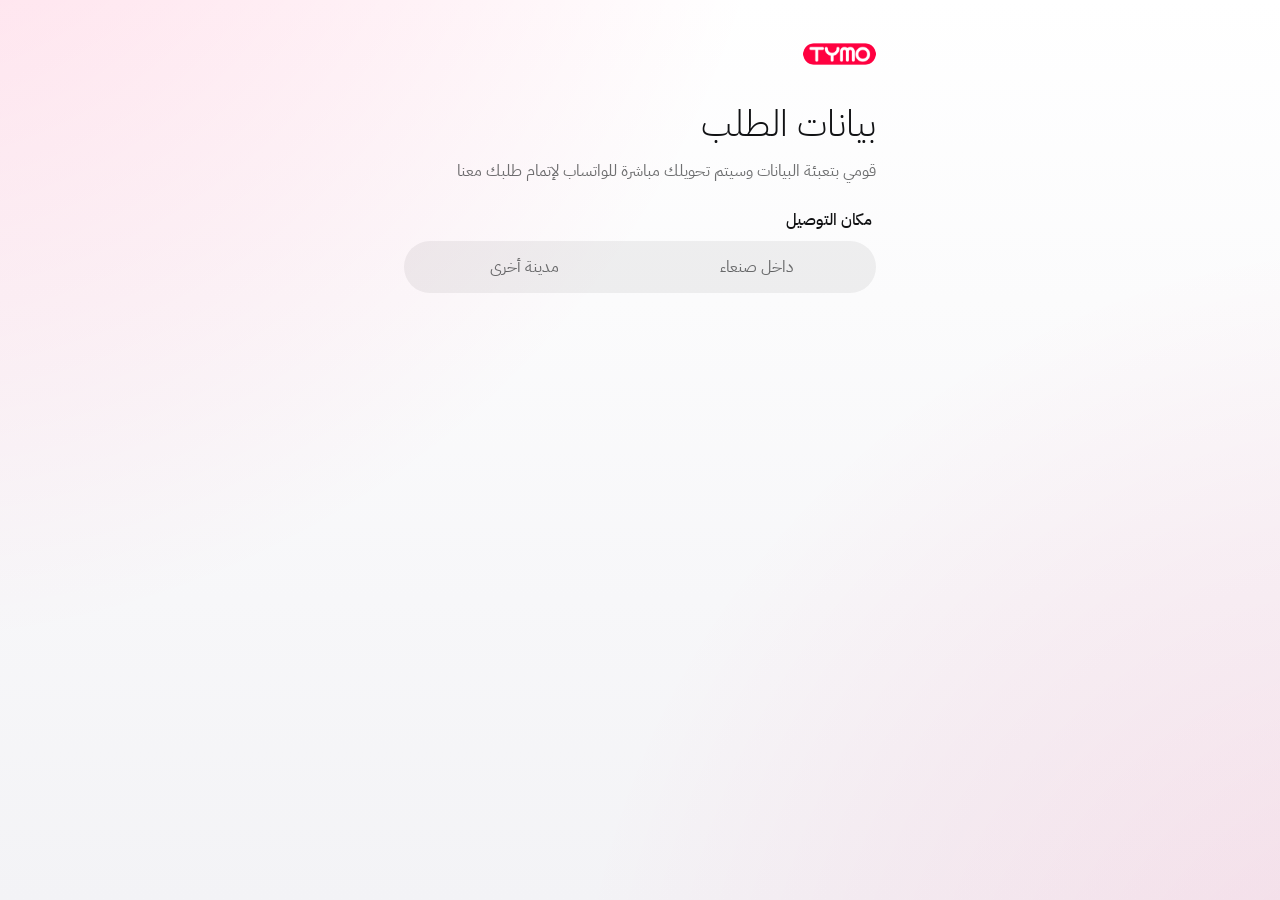
==== commit 6d501639: "Order form 2.0: homepage design, bundled fonts Restyle /order to match the new homepage (paper groun" ====
--- a/order/index.html
+++ b/order/index.html
@@ -5,643 +5,160 @@
 <meta name="viewport" content="width=device-width, initial-scale=1, viewport-fit=cover">
 <title>نموذج الطلب · TYMO</title>
 <meta name="description" content="نموذج سريع لإرسال بياناتك إلى تيمو عبر واتساب">
-<meta name="theme-color" content="#F3F3F6" media="(prefers-color-scheme: light)">
-<meta name="theme-color" content="#17171A" media="(prefers-color-scheme: dark)">
-<meta name="color-scheme" content="light dark">
-
-<link rel="preconnect" href="https://fonts.googleapis.com">
-<link rel="preconnect" href="https://fonts.gstatic.com" crossorigin>
-<link href="https://fonts.googleapis.com/css2?family=IBM+Plex+Sans+Arabic:wght@400;500;600;700&display=swap" rel="stylesheet">
+<meta name="theme-color" content="#F3F3F6">
+<meta name="color-scheme" content="light">
+<meta name="version" content="order 2.0 · 18 Nov 2026 — restyled to the homepage design (DESIGN.md); order logic and WhatsApp message unchanged">
+<link rel="preload" href="/order/fonts/ibm-plex-sans-arabic-arabic-400-normal.woff2" as="font" type="font/woff2" crossorigin>
 
 <style>
-  /* Apple HIG-inspired: grouped inset lists, quiet neutrals, one accent. */
-  :root {
-    --accent: #FF005E;
-    --accent-pressed: #D9003A;
-    --accent-soft: rgba(255, 0, 94, 0.10);
-    --bg: #F3F3F6;
-    --group: #FFFFFF;
-    --label: #111214;
-    --secondary: rgba(60, 60, 67, 0.62);
-    --tertiary: rgba(60, 60, 67, 0.32);
-    --separator: rgba(60, 60, 67, 0.16);
-    --fill: rgba(118, 118, 128, 0.12);
-    --thumb: #FFFFFF;
-    --bar: rgba(243, 243, 246, 0.80);
-    --error: #D62B1F;
-    --ok: #1E8E3E;
-    --radius: 14px;
-    --font: 'IBM Plex Sans Arabic', -apple-system, 'SF Arabic', 'Tahoma', sans-serif;
-    --ease: cubic-bezier(0.32, 0.72, 0, 1);
-  }
-  @media (prefers-color-scheme: dark) {
-    :root {
-      --accent: #FF005E;
-      --accent-pressed: #D9003A;
-      /* Soft charcoal + warm cream (temporary until Design defines dark mode) */
-      --accent-soft: rgba(255, 0, 94, 0.16);
-      --bg: #17171A;
-      --group: #222226;
-      --label: #F2EDE6;
-      --secondary: rgba(242, 237, 230, 0.58);
-      --tertiary: rgba(242, 237, 230, 0.36);
-      --separator: rgba(242, 237, 230, 0.10);
-      --fill: rgba(242, 237, 230, 0.08);
-      --thumb: rgba(242, 237, 230, 0.16);
-      --bar: rgba(23, 23, 26, 0.82);
-      --error: #D62B1F;
-      --ok: #1E8E3E;
-    }
-  }
-
-  * { box-sizing: border-box; -webkit-tap-highlight-color: transparent; }
-  html, body { margin: 0; padding: 0; }
-  body {
-    background: var(--bg);
-    color: var(--label);
-    font-family: var(--font);
-    font-size: 17px;
-    line-height: 1.45;
-    -webkit-font-smoothing: antialiased;
-    min-height: 100vh;
-    min-height: 100dvh;
-  }
-  [hidden] { display: none !important; }
-
-  .wrap {
-    max-width: 520px;
-    margin: 0 auto;
-    padding: 0 max(16px, env(safe-area-inset-right, 0px)) 0 max(16px, env(safe-area-inset-left, 0px));
-  }
-
-  /* ---- Large title header ---- */
-  header.brand { padding: calc(36px + env(safe-area-inset-top, 0px)) 0 20px; }
-  .mark {
-    display: block;
-    width: 88px;
-    height: 26px;
-    margin: 0 auto 28px;
-    font-size: 0;
-    color: transparent;
-    background: var(--logo) center / contain no-repeat;
-  }
-  .mark::before { content: none; }
-  header.brand h1 {
-    font-size: 34px;
-    line-height: 1.18;
-    font-weight: 700;
-    letter-spacing: -0.4px;
-    margin: 0 0 5px;
-  }
-  header.brand p {
-    color: var(--secondary);
-    font-size: 15px;
-    line-height: 1.4;
-    margin: 0;
-    text-wrap: balance;
-  }
-
-  /* ---- Sections & grouped lists ---- */
-  form { display: flex; flex-direction: column; }
-  .section { margin-bottom: 26px; }
-  .section-title {
-    font-size: 16px;
-    font-weight: 600;
-    color: var(--label);
-    margin: 0 4px 8px;
-    line-height: 1.4;
-  }
-  .section-title .note {
-    font-size: 13px;
-    font-weight: 400;
-    color: var(--secondary);
-    margin-inline-start: 4px;
-  }
-  .row.bare { padding-top: 13px; padding-bottom: 13px; }
-  .valid-tick {
-    flex: none;
-    width: 20px; height: 20px;
-    color: var(--ok);
-    opacity: 0;
-    transform: scale(0.6);
-    transition: opacity 0.2s var(--ease), transform 0.25s var(--ease);
-  }
-  .field.is-valid .valid-tick { opacity: 1; transform: none; }
-  .group {
-    background: var(--group);
-    border-radius: var(--radius);
-    overflow: hidden;
-  }
-  .footnote {
-    font-size: 13px;
-    color: var(--secondary);
-    margin: 7px 16px 0;
-    line-height: 1.5;
-  }
-
-  .row {
-    position: relative;
-    padding: 11px 16px 12px;
-    display: flex;
-    flex-direction: column;
-    gap: 2px;
-    transition: background-color 0.2s var(--ease);
-  }
-  .row + .row::before {
-    content: "";
-    position: absolute;
-    top: 0;
-    inset-inline-start: 16px;
-    inset-inline-end: 0;
-    height: 0.5px;
-    background: var(--separator);
-  }
-  @media (max-resolution: 1dppx) { .row + .row::before { height: 1px; } }
-
-  .row > .label {
-    font-size: 13px;
-    font-weight: 600;
-    color: var(--secondary);
-    transition: color 0.2s var(--ease);
-  }
-  .row:focus-within > .label { color: var(--accent); }
-
-  input[type="text"], input[type="tel"], textarea {
-    font: inherit;
-    font-size: 17px;
-    color: var(--label);
-    background: transparent;
-    border: 0;
-    padding: 2px 0;
-    margin: 0;
-    width: 100%;
-    outline: none;
-    caret-color: var(--accent);
-    border-radius: 0;
-    -webkit-appearance: none;
-    appearance: none;
-  }
-  ::placeholder { color: var(--tertiary); opacity: 1; }
-  textarea { resize: none; min-height: 50px; field-sizing: content; }
-
-  .phone-group {
-    display: flex;
-    align-items: baseline;
-    gap: 8px;
-    direction: ltr;
-  }
-  .phone-prefix {
-    font-weight: 500;
-    color: var(--secondary);
-    font-variant-numeric: tabular-nums;
-    white-space: nowrap;
-  }
-  .phone-group input[type="tel"] {
-    direction: ltr;
-    text-align: left;
-    flex: 1;
-    min-width: 0;
-    font-variant-numeric: tabular-nums;
-    letter-spacing: 0.4px;
-  }
-
-  /* ---- Segmented control ---- */
-  fieldset.row { border: 0; margin: 0; min-width: 0; padding: 8px; }
-  fieldset legend {
-    position: absolute;
-    width: 1px; height: 1px;
-    overflow: hidden;
-    clip: rect(0 0 0 0);
-  }
-  .segmented {
-    position: relative;
-    display: grid;
-    grid-template-columns: 1fr 1fr;
-    background: var(--fill);
-    border-radius: 9px;
-    padding: 2px;
-  }
-  .segmented .thumb {
-    position: absolute;
-    top: 2px; bottom: 2px;
-    inset-inline-start: 2px;
-    width: calc(50% - 2px);
-    background: var(--thumb);
-    border-radius: 7px;
-    box-shadow: 0 3px 8px rgba(0,0,0,0.12), 0 0 0 0.5px rgba(0,0,0,0.04);
-    transition: transform 0.35s var(--ease);
-  }
-  .segmented:has(input[value="other"]:checked) .thumb { transform: translateX(-100%); }
-  .segmented label {
-    position: relative;
-    z-index: 1;
-    text-align: center;
-    padding: 8px 6px;
-    font-size: 15px;
-    font-weight: 500;
-    color: var(--label);
-    cursor: pointer;
-    border-radius: 7px;
-    transition: opacity 0.2s;
-  }
-  .segmented label:has(input:checked) { font-weight: 600; }
-  .segmented label:active { opacity: 0.6; }
-  .segmented input {
-    position: absolute;
-    opacity: 0;
-    pointer-events: none;
-  }
-  .segmented label:has(input:focus-visible) { outline: 2px solid var(--accent); outline-offset: -2px; }
-
-  /* ---- Yes / No choice ---- */
-  .choice {
-    display: grid;
-    grid-template-columns: 1fr 1fr;
-    gap: 10px;
-  }
-  .choice label {
-    position: relative;
-    display: flex;
-    align-items: center;
-    justify-content: center;
-    gap: 6px;
-    padding: 13px 8px;
-    font-size: 17px;
-    font-weight: 600;
-    color: var(--label);
-    background: var(--group);
-    border: 1.5px solid var(--separator);
-    border-radius: var(--radius);
-    cursor: pointer;
-    transition: border-color 0.2s var(--ease), background-color 0.2s var(--ease), color 0.2s var(--ease), transform 0.15s var(--ease);
-  }
-  .choice label:active { transform: scale(0.98); }
-  .choice input { position: absolute; opacity: 0; pointer-events: none; }
-  .choice label:has(input:checked) {
-    border-color: var(--accent);
-    background: var(--accent-soft);
-    color: var(--accent);
-  }
-  .choice label:has(input:focus-visible) { outline: 2px solid var(--accent); outline-offset: 2px; }
-  .choice-field.invalid .choice label { border-color: var(--error); }
-  .choice-field .error-msg { margin: 8px 4px 0; }
-  .choice-field.invalid .error-msg { display: block; animation: nudge 0.4s var(--ease); }
-  
-
-  /* ---- Step reveal: only the city question until it is answered ---- */
-  form:not(.city-chosen) .after-city { display: none !important; }
-  .segmented:not(:has(input:checked)) .thumb { opacity: 0; }
-  @media (prefers-reduced-motion: no-preference) {
-    form.city-chosen .after-city { animation: rise 0.45s var(--ease) both; }
-  }
-  .choice.four { grid-template-columns: 1fr 1fr; }
-  .choice label[hidden] { display: none; }
-  .sub-note {
-    font-size: 13px;
-    color: var(--secondary);
-    margin: 8px 4px 0;
-    line-height: 1.5;
-  }
-  
-  .locate-big { line-height: 1.35; text-align: start; }
-
-  /* ---- Compact connected choice (city, phone, payment) ---- */
-  .seg {
-    position: relative;
-    display: grid;
-    grid-auto-flow: column;
-    grid-auto-columns: 1fr;
-    gap: 0;
-    padding: 3px;
-    background: var(--group);
-    border-radius: 12px;
-    box-shadow: inset 0 0 0 0.5px var(--separator);
-    isolation: isolate;
-    transition: box-shadow 0.25s var(--ease);
-  }
-  .seg-thumb {
-    position: absolute;
-    top: 3px; bottom: 3px; left: 0;
-    width: 0;
-    border-radius: 9px;
-    background: var(--accent-soft);
-    box-shadow: inset 0 0 0 1px rgba(255, 0, 94, 0.35);
-    opacity: 0;
-    transform: translateX(0) scale(0.92);
-    transition: transform 0.42s var(--ease), width 0.42s var(--ease), opacity 0.25s var(--ease);
-    z-index: -1;
-    pointer-events: none;
-  }
-  .seg.has-value .seg-thumb { opacity: 1; }
-  .seg label {
-    position: relative;
-    display: flex;
-    align-items: center;
-    justify-content: center;
-    min-height: 38px;
-    padding: 6px 4px;
-    font-size: 15px;
-    font-weight: 500;
-    line-height: 1.2;
-    text-align: center;
-    color: var(--secondary);
-    cursor: pointer;
-    border-radius: 9px;
-    transition: color 0.25s var(--ease), opacity 0.15s;
-    -webkit-user-select: none;
-            user-select: none;
-  }
-  .seg label + label::before {
-    content: "";
-    position: absolute;
-    inset-inline-start: 0;
-    top: 30%; bottom: 30%;
-    width: 0.5px;
-    background: var(--separator);
-    transition: opacity 0.2s var(--ease);
-  }
-  .seg label.no-div::before { opacity: 0; }
-  .seg label[hidden] { display: none; }
-
-  .seg label:active { opacity: 0.6; }
-  .seg label:has(input:checked) { color: var(--accent); font-weight: 600; }
-  .seg label:has(input:focus-visible) { outline: 2px solid var(--accent); outline-offset: -2px; }
-  .seg input { position: absolute; opacity: 0; pointer-events: none; }
-  /* Dark mode: quiet grey selection (owner choice C, 28 Oct) */
-  @media (prefers-color-scheme: dark) {
-    .seg-thumb { background: rgba(242, 237, 230, 0.14); box-shadow: none; }
-    .seg label:has(input:checked) { color: var(--label); }
-    .locate-wrap .locate-big:not(.is-done) { background: transparent; }
-  }
-  .seg.compact { display: flex; }
-  .seg.compact label { flex: 1 1 auto; font-size: 14px; white-space: nowrap; padding: 6px 10px; }
-  .choice-field.invalid .seg { box-shadow: inset 0 0 0 1px var(--error); }
-  .reveal { margin-top: 8px; }
-  @media (prefers-reduced-motion: no-preference) {
-    .reveal:not([hidden]) { animation: drop 0.35s var(--ease) both; }
-  }
-  @keyframes drop {
-    from { opacity: 0; transform: translateY(-6px); }
-    to   { opacity: 1; transform: none; }
-  }
-
-  /* ---- Switch row ---- */
-  .switch-row {
-    flex-direction: row;
-    align-items: center;
-    justify-content: space-between;
-    gap: 14px;
-    cursor: pointer;
-    padding-top: 10px;
-    padding-bottom: 10px;
-  }
-  .switch-row span { font-size: 16px; line-height: 1.35; }
-  .switch {
-    -webkit-appearance: none;
-    appearance: none;
-    flex: none;
-    position: relative;
-    width: 51px; height: 31px;
-    margin: 0;
-    border-radius: 999px;
-    background: var(--fill);
-    cursor: pointer;
-    transition: background-color 0.25s var(--ease);
-  }
-  .switch::before {
-    content: "";
-    position: absolute;
-    top: 2px;
-    right: 2px;
-    width: 27px; height: 27px;
-    border-radius: 50%;
-    background: #fff;
-    box-shadow: 0 3px 8px rgba(0,0,0,0.15), 0 1px 1px rgba(0,0,0,0.16);
-    transition: transform 0.3s var(--ease);
-  }
-  .switch:checked { background: var(--accent); }
-  .switch:checked::before { transform: translateX(-20px); }
-  .switch:focus-visible { outline: 2px solid var(--accent); outline-offset: 2px; }
-
-  /* ---- Big location button ---- */
-  .locate-wrap { margin-top: 12px; text-align: center; }
-  .locate-big {
-    display: flex;
-    align-items: center;
-    justify-content: center;
-    gap: 10px;
-    width: 100%;
-    padding: 11px 14px;
-    font: inherit;
-    font-size: 15px;
-    font-weight: 600;
-    color: var(--accent);
-    background: var(--accent-soft);
-    border: 1px solid rgba(255, 0, 94, 0.45);
-    border-radius: 12px;
-    cursor: pointer;
-    transition: transform 0.15s var(--ease), background-color 0.2s var(--ease);
-  }
-  .locate-big:active:not(:disabled) { transform: scale(0.98); }
-  .locate-big:focus-visible { outline: 2px solid var(--accent); outline-offset: 3px; }
-  .locate-big:disabled { cursor: progress; }
-  .locate-big .pin {
-    position: relative;
-    flex: none;
-    width: 28px; height: 28px;
-    border-radius: 50%;
-    background: var(--accent);
-    color: #fff;
-    display: grid;
-    place-items: center;
-  }
-  .locate-big .pin svg { width: 15px; height: 15px; }
-  .locate-big.is-locating .pin::after {
-    content: "";
-    position: absolute;
-    inset: 0;
-    border-radius: 50%;
-    border: 2px solid var(--accent);
-    animation: ping 1.4s var(--ease) infinite;
-  }
-  .locate-big.is-done {
-    color: var(--ok);
-    border-color: var(--ok);
-    background: transparent;
-  }
-  .locate-big.is-done .pin { background: var(--ok); }
-  .locate-big.attention { animation: attention 0.9s var(--ease) 2; }
-  @keyframes attention {
-    0%, 100% { box-shadow: 0 0 0 0 rgba(255, 0, 94, 0.45); }
-    50% { box-shadow: 0 0 0 8px rgba(255, 0, 94, 0); }
-  }
-  .locate-wrap .locate-status { margin-top: 8px; text-align: center; }
-  .locate-status.muted { color: var(--secondary); }
-  .loc-reminder {
-    margin: 8px 0 0;
-    font-size: 13px;
-    font-weight: 500;
-    color: var(--accent);
-    text-align: center;
-    line-height: 1.5;
-  }
-  @media (prefers-reduced-motion: no-preference) {
-    .loc-reminder:not([hidden]) { animation: drop 0.35s var(--ease) both; }
-  }
-
-  /* ---- Location cell ---- */
-  .locate-btn {
-    display: flex;
-    align-items: center;
-    gap: 12px;
-    width: 100%;
-    padding: 0;
-    background: none;
-    border: 0;
-    font: inherit;
-    color: var(--label);
-    text-align: start;
-    cursor: pointer;
-  }
-  .locate-row { padding-top: 10px; padding-bottom: 10px; }
-  .locate-row:has(.locate-btn:active:not(:disabled)) { background: var(--fill); }
-  .locate-icon {
-    position: relative;
-    flex: none;
-    width: 32px; height: 32px;
-    border-radius: 9px;
-    background: var(--accent);
-    color: #fff;
-    display: grid;
-    place-items: center;
-  }
-  .locate-icon svg { width: 18px; height: 18px; }
-  .locate-btn.is-locating .locate-icon::after {
-    content: "";
-    position: absolute;
-    inset: 0;
-    border-radius: 9px;
-    border: 2px solid var(--accent);
-    animation: ping 1.4s var(--ease) infinite;
-  }
-  @keyframes ping {
-    from { transform: scale(1); opacity: 0.7; }
-    to   { transform: scale(1.7); opacity: 0; }
-  }
-  .locate-text { flex: 1; display: flex; flex-direction: column; min-width: 0; }
-  .locate-title { font-size: 17px; color: var(--accent); font-weight: 500; }
-  .locate-btn:disabled { cursor: progress; }
-  .chevron { flex: none; width: 8px; height: 14px; color: var(--tertiary); }
-  .locate-btn.is-locating .chevron { opacity: 0; }
-
-  .locate-status {
-    font-size: 13px;
-    color: var(--secondary);
-    margin: 0;
-    line-height: 1.45;
-  }
-  .locate-status:empty { display: none; }
-  .locate-status.ok { color: var(--ok); }
-  .locate-status.err { color: var(--error); }
-  .locate-status.ok::before {
-    content: "";
-    display: inline-block;
-    width: 13px; height: 13px;
-    margin-inline-end: 5px;
-    vertical-align: -2px;
-    background: currentColor;
-    -webkit-mask: url("data:image/svg+xml,%3Csvg xmlns='http://www.w3.org/2000/svg' viewBox='0 0 16 16'%3E%3Cpath d='M8 0a8 8 0 1 0 0 16A8 8 0 0 0 8 0Zm3.7 5.8-4.4 4.6a.8.8 0 0 1-1.1 0L4.3 8.5a.8.8 0 1 1 1.1-1.1l1.4 1.4 3.8-4a.8.8 0 1 1 1.1 1.1Z'/%3E%3C/svg%3E") center / contain no-repeat;
-            mask: url("data:image/svg+xml,%3Csvg xmlns='http://www.w3.org/2000/svg' viewBox='0 0 16 16'%3E%3Cpath d='M8 0a8 8 0 1 0 0 16A8 8 0 0 0 8 0Zm3.7 5.8-4.4 4.6a.8.8 0 0 1-1.1 0L4.3 8.5a.8.8 0 1 1 1.1-1.1l1.4 1.4 3.8-4a.8.8 0 1 1 1.1 1.1Z'/%3E%3C/svg%3E") center / contain no-repeat;
-  }
+  /* TYMO order form — same design language as the homepage (HC100 DESIGN.md):
+     one brand pink, paper ground with a soft pink glow, white cards, pill controls,
+     IBM Plex Sans Arabic (self-hosted, no Google), the same text sizes and 4px spacing scale.
+     Light only, like the homepage. */
+  @font-face{font-family:"IBM Plex Sans Arabic";src:url(/order/fonts/ibm-plex-sans-arabic-arabic-300-normal.woff2) format("woff2");font-weight:300;font-display:swap}
+  @font-face{font-family:"IBM Plex Sans Arabic";src:url(/order/fonts/ibm-plex-sans-arabic-arabic-400-normal.woff2) format("woff2");font-weight:400;font-display:swap}
+  @font-face{font-family:"IBM Plex Sans Arabic";src:url(/order/fonts/ibm-plex-sans-arabic-arabic-500-normal.woff2) format("woff2");font-weight:500 700;font-display:swap}
+  @font-face{font-family:"Montserrat";src:url(/order/fonts/montserrat-latin-500-normal.woff2) format("woff2");font-weight:500;font-display:swap}
+
+  :root{
+    --pink:#FF005E; --pink-press:#E0004F; --pink-soft:rgba(255,0,94,.08); --pink-line:rgba(255,0,94,.35);
+    --ink:#111214; --muted:rgba(17,18,20,.6); --faint:rgba(17,18,20,.34); --line:rgba(17,18,20,.10); --edge:rgba(17,18,20,.07);
+    --paper:#F3F3F6; --surface:#FFFFFF; --error:#B3261E; --ok:#1E8E3E;
+    --t-xs:12px; --t-sm:13.5px; --t-base:15.5px; --t-lg:18px;
+    --s1:4px; --s2:8px; --s3:12px; --s4:16px; --s5:24px; --s6:32px; --s7:48px;
+    --r-sm:12px; --r-md:18px; --r-lg:22px;
+    --ar:"IBM Plex Sans Arabic",system-ui,-apple-system,"Segoe UI",Tahoma,sans-serif;
+    --lat:"Montserrat","IBM Plex Sans Arabic",system-ui,sans-serif;
+    --ease:cubic-bezier(.22,1,.36,1);
+  }
+
+  *{box-sizing:border-box;-webkit-tap-highlight-color:transparent}
+  html,body{margin:0;padding:0}
+  body{background:var(--paper);color:var(--ink);font-family:var(--ar);font-size:var(--t-base);line-height:1.8;
+    -webkit-font-smoothing:antialiased;min-height:100vh;min-height:100dvh}
+  /* the homepage's soft pink glow — still (no motion), so typing stays smooth */
+  body::before{content:"";position:fixed;inset:0;z-index:-1;pointer-events:none;
+    background:radial-gradient(120vmax 120vmax at -10% -30%,rgba(255,0,94,.14),rgba(255,0,94,.05) 40%,transparent 60%),
+               radial-gradient(110vmax 110vmax at 110% 120%,rgba(255,0,94,.10),rgba(255,0,94,.04) 40%,transparent 60%),
+               linear-gradient(180deg,#fff 0%,var(--paper) 100%)}
+  [hidden]{display:none!important}
+
+  .wrap{max-width:520px;margin:0 auto;padding:0 max(var(--s5),env(safe-area-inset-right,0px)) 0 max(var(--s5),env(safe-area-inset-left,0px))}
+
+  /* ---- Header ---- */
+  header.brand{padding:calc(var(--s6) + env(safe-area-inset-top,0px)) 0 var(--s5);text-align:start}
+  .mark{display:inline-flex;align-items:center;min-height:44px;margin-bottom:var(--s5)}
+  .mark img{display:block;height:22px;width:auto;background:#fff;border-radius:999px}
+  header.brand h1{margin:0;font-weight:300;font-size:clamp(28px,7.6vw,36px);line-height:1.35;letter-spacing:0}
+  header.brand p{margin:var(--s2) 0 0;color:var(--muted);font-size:var(--t-base);line-height:1.8;text-wrap:pretty}
+
+  /* ---- Sections ---- */
+  form{display:flex;flex-direction:column}
+  .section{margin-bottom:var(--s5)}
+  .section-title{margin:0 var(--s1) var(--s2);font-size:var(--t-base);font-weight:500;line-height:1.6;color:var(--ink)}
+  .section-title .note{margin-inline-start:var(--s1);font-size:var(--t-xs);font-weight:400;color:var(--muted)}
+  .group{background:var(--surface);border:1px solid var(--edge);border-radius:var(--r-md);overflow:hidden;transition:border-color .3s var(--ease)}
+  .group:focus-within{border-color:var(--pink-line)}
+  .row{position:relative;display:flex;flex-direction:column;gap:var(--s1);padding:var(--s3) var(--s4)}
+  .row.bare{padding-block:var(--s3)}
+
+  /* inputs stay 16px so iPhones do not zoom in when she taps a field */
+  input[type="text"],input[type="tel"],textarea{font:inherit;font-size:16px;line-height:1.6;color:var(--ink);background:transparent;border:0;
+    padding:var(--s1) 0;margin:0;width:100%;outline:none;caret-color:var(--pink);border-radius:0;-webkit-appearance:none;appearance:none}
+  ::placeholder{color:var(--faint);opacity:1}
+  textarea{resize:none;min-height:56px;field-sizing:content}
+
+  .phone-group{display:flex;align-items:center;gap:var(--s2);direction:ltr}
+  .phone-prefix{font-family:var(--lat);font-weight:500;font-size:15px;color:var(--muted);white-space:nowrap;font-variant-numeric:tabular-nums}
+  .phone-group input[type="tel"]{flex:1;min-width:0;direction:ltr;text-align:left;font-family:var(--lat);font-weight:500;letter-spacing:.04em;font-variant-numeric:tabular-nums}
+  .valid-tick{flex:none;width:20px;height:20px;color:var(--ok);opacity:0;transform:scale(.6);transition:opacity .2s var(--ease),transform .3s var(--ease)}
+  .field.is-valid .valid-tick{opacity:1;transform:none}
+
+  /* ---- Pill choices (city, contact phone, payment) — the homepage's segmented switch ---- */
+  .seg{position:relative;display:grid;grid-auto-flow:column;grid-auto-columns:1fr;padding:var(--s1);background:rgba(17,18,20,.06);
+    border-radius:999px;isolation:isolate;transition:box-shadow .25s var(--ease)}
+  .seg-thumb{position:absolute;top:var(--s1);bottom:var(--s1);left:0;width:0;border-radius:999px;background:var(--surface);
+    box-shadow:0 1px 3px rgba(17,18,20,.10),0 4px 12px rgba(17,18,20,.05);opacity:0;transform:translateX(0) scale(.94);
+    transition:transform .45s var(--ease),width .45s var(--ease),opacity .25s var(--ease);z-index:-1;pointer-events:none}
+  .seg.has-value .seg-thumb{opacity:1}
+  .seg label{position:relative;display:flex;align-items:center;justify-content:center;min-height:44px;padding:var(--s1) var(--s2);
+    font-size:var(--t-base);font-weight:400;line-height:1.3;text-align:center;color:var(--muted);cursor:pointer;border-radius:999px;
+    transition:color .25s var(--ease);-webkit-user-select:none;user-select:none}
+  .seg label + label::before{content:none}
+  .seg label[hidden]{display:none}
+  .seg label:has(input:checked){color:var(--ink);font-weight:500}
+  .seg label:has(input:focus-visible){outline:2px solid var(--ink);outline-offset:-2px}
+  .seg input{position:absolute;opacity:0;pointer-events:none}
+  .seg.compact{display:flex}
+  .seg.compact label{flex:1 1 auto;font-size:var(--t-sm);white-space:nowrap;padding:var(--s1) var(--s3)}
+  .choice-field.invalid .seg{box-shadow:inset 0 0 0 1.5px var(--error)}
+  .reveal{margin-top:var(--s2)}
+
+  /* ---- Location button ---- */
+  .locate-wrap{margin-top:var(--s3);text-align:center}
+  .locate-big{display:flex;align-items:center;justify-content:center;gap:var(--s3);width:100%;min-height:52px;padding:var(--s3) var(--s4);
+    font:inherit;font-size:var(--t-sm);font-weight:500;line-height:1.5;text-align:start;color:var(--pink);background:var(--surface);
+    border:1px solid var(--pink-line);border-radius:var(--r-md);cursor:pointer;transition:transform .2s var(--ease),border-color .3s,color .3s}
+  .locate-big:active:not(:disabled){transform:scale(.98)}
+  .locate-big:focus-visible{outline:2px solid var(--ink);outline-offset:3px}
+  .locate-big:disabled{cursor:progress}
+  .locate-big .pin{position:relative;flex:none;width:28px;height:28px;border-radius:50%;background:var(--pink);color:#fff;display:grid;place-items:center}
+  .locate-big .pin svg{width:15px;height:15px}
+  .locate-big.is-locating .pin::after{content:"";position:absolute;inset:0;border-radius:50%;border:2px solid var(--pink);animation:ping 1.4s var(--ease) infinite}
+  .locate-big.is-done{color:var(--ok);border-color:rgba(30,142,62,.45)}
+  .locate-big.is-done .pin{background:var(--ok)}
+  .locate-big.attention{animation:attention .9s var(--ease) 2}
+  @keyframes attention{0%,100%{box-shadow:0 0 0 0 rgba(255,0,94,.4)}50%{box-shadow:0 0 0 8px rgba(255,0,94,0)}}
+  @keyframes ping{from{transform:scale(1);opacity:.7}to{transform:scale(1.7);opacity:0}}
+  .sub-note{margin:var(--s2) var(--s1) 0;font-size:var(--t-xs);line-height:1.7;color:var(--muted)}
+  .locate-wrap .locate-status{margin-top:var(--s2);text-align:center}
+  .locate-status{margin:0;font-size:var(--t-xs);line-height:1.6;color:var(--muted)}
+  .locate-status:empty{display:none}
+  .locate-status.ok{color:var(--ok)}
+  .locate-status.err{color:var(--error)}
+  .locate-status.muted{color:var(--muted)}
+  .loc-reminder{margin:var(--s2) 0 0;font-size:var(--t-sm);font-weight:500;line-height:1.6;color:var(--pink);text-align:center}
+  .loc-reminder .loc-or{color:var(--muted);font-weight:400}
 
   /* ---- Validation ---- */
-  .error-msg {
-    display: none;
-    color: var(--error);
-    font-size: 13px;
-    margin: 2px 0 0;
-  }
-  .field.invalid > .label { color: var(--error); }
-  .field.invalid .error-msg { display: block; animation: nudge 0.4s var(--ease); }
-  @keyframes nudge {
-    0%, 100% { transform: translateX(0); }
-    25% { transform: translateX(-4px); }
-    75% { transform: translateX(4px); }
-  }
-
-  /* ---- Sticky action bar ---- */
-  .actions {
-    position: sticky;
-    bottom: 0;
-    z-index: 10;
-    margin: 4px -16px 0;
-    padding: 12px 16px calc(14px + env(safe-area-inset-bottom, 0px));
-    background: var(--bar);
-    -webkit-backdrop-filter: saturate(180%) blur(20px);
-            backdrop-filter: saturate(180%) blur(20px);
-    border-top: 0.5px solid var(--separator);
-  }
-  button.submit {
-    display: flex;
-    align-items: center;
-    justify-content: center;
-    gap: 8px;
-    width: 100%;
-    background: var(--accent);
-    color: #fff;
-    border: 0;
-    border-radius: 14px;
-    padding: 15px;
-    font: inherit;
-    font-weight: 600;
-    font-size: 17px;
-    cursor: pointer;
-    transition: transform 0.2s var(--ease), background-color 0.2s;
-  }
-  button.submit svg { width: 20px; height: 20px; }
-  button.submit:active { transform: scale(0.98); background: var(--accent-pressed); }
-  button.submit:focus-visible { outline: 2px solid var(--accent); outline-offset: 3px; }
-  .actions p {
-    text-align: center;
-    color: var(--secondary);
-    font-size: 12px;
-    margin: 8px 0 0;
-  }
-
-  /* ---- Entrance ---- */
-  @media (prefers-reduced-motion: no-preference) {
-    header.brand, .section:not(.after-city) {
-      animation: rise 0.7s var(--ease) both;
-    }
-    .section:nth-of-type(1) { animation-delay: 0.06s; }
-    .section:nth-of-type(2) { animation-delay: 0.12s; }
-    .section:nth-of-type(3) { animation-delay: 0.18s; }
-    .section:nth-of-type(4) { animation-delay: 0.24s; }
-    .section:nth-of-type(5) { animation-delay: 0.30s; }
-    .actions { animation-delay: 0.34s; }
-    .row[data-field="otherCity"]:not([hidden]),
-    .row[data-field="phone"]:not([hidden]) { animation: fade 0.35s var(--ease) both; }
-  }
-  @media (prefers-reduced-motion: reduce) {
-    *, *::before, *::after { transition: none !important; animation: none !important; }
-  }
-  @keyframes rise {
-    from { opacity: 0; transform: translateY(12px); }
-    to   { opacity: 1; transform: none; }
-  }
-  @keyframes fade {
-    from { opacity: 0; }
-    to   { opacity: 1; }
-  }
-
-  :root { --logo: url([data-uri]); }
+  .error-msg{display:none;margin:var(--s1) 0 0;font-size:var(--t-xs);line-height:1.6;color:var(--error)}
+  .field.invalid .error-msg{display:block;animation:nudge .4s var(--ease)}
+  .choice-field .error-msg{margin:var(--s2) var(--s1) 0}
+  .choice-field.invalid .error-msg{display:block;animation:nudge .4s var(--ease)}
+  .group:has(.field.invalid){border-color:rgba(179,38,30,.45)}
+  @keyframes nudge{0%,100%{transform:translateX(0)}25%{transform:translateX(-4px)}75%{transform:translateX(4px)}}
+
+  /* ---- Send bar ---- */
+  .actions{position:sticky;bottom:0;z-index:10;margin:var(--s1) calc(-1 * var(--s5)) 0;
+    padding:var(--s4) var(--s5) calc(var(--s4) + env(safe-area-inset-bottom,0px));
+    background:linear-gradient(to bottom,rgba(243,243,246,0),var(--paper) 30%)}
+  button.submit{display:flex;align-items:center;justify-content:center;gap:var(--s2);width:100%;min-height:52px;padding:0 var(--s5);
+    background:var(--pink);color:#fff;border:0;border-radius:999px;font:inherit;font-size:var(--t-base);font-weight:500;cursor:pointer;
+    transition:transform .2s var(--ease),background-color .2s}
+  button.submit svg{width:20px;height:20px}
+  button.submit:active{transform:scale(.97);background:var(--pink-press)}
+  button.submit:focus-visible{outline:2px solid var(--ink);outline-offset:3px}
+  @media (hover:hover){button.submit:hover{transform:translateY(-2px)}}
+  .actions p{margin:var(--s2) 0 0;text-align:center;font-size:var(--t-xs);color:var(--muted)}
+
+  /* ---- Entrance (calm, like the homepage) ---- */
+  form:not(.city-chosen) .after-city{display:none!important}
+  @media (prefers-reduced-motion:no-preference){
+    header.brand,.section:not(.after-city){animation:rise .9s var(--ease) both}
+    .section:nth-of-type(1){animation-delay:.08s}
+    form.city-chosen .after-city{animation:rise .6s var(--ease) both}
+    .reveal:not([hidden]),.loc-reminder:not([hidden]){animation:drop .4s var(--ease) both}
+  }
+  @media (prefers-reduced-motion:reduce){*,*::before,*::after{transition:none!important;animation:none!important}}
+  @keyframes rise{from{opacity:0;transform:translateY(16px)}to{opacity:1;transform:none}}
+  @keyframes drop{from{opacity:0;transform:translateY(-6px)}to{opacity:1;transform:none}}
 </style>
 </head>
 <body>
 <div class="wrap">
 
   <header class="brand">
-    <div class="mark">TYMO</div>
+    <a class="mark" href="/" aria-label="TYMO — الصفحة الرئيسية"><img src="[data-uri]" width="400" height="120" alt="TYMO"></a>
     <h1>بيانات الطلب</h1>
     <p>قومي بتعبئة البيانات وسيتم تحويلك مباشرة للواتساب لإتمام طلبك معنا</p>
   </header>
@@ -729,7 +246,7 @@
         </button>
         <p class="sub-note">(إذا كان موقع التسليم مختلفاً عن موقعك الحالي، أخبرينا بالواتساب)</p>
         <p class="locate-status" id="locateStatus" aria-live="polite"></p>
-        <p class="loc-reminder" id="locReminder" hidden>تحديد الموقع يسهّل عملية التسليم والاستلام<br><span style="color:var(--secondary);font-weight:400">أو اضغطي «إرسال» مرة أخرى للمتابعة</span></p>
+        <p class="loc-reminder" id="locReminder" hidden>تحديد الموقع يسهّل عملية التسليم والاستلام<br><span class="loc-or">أو اضغطي «إرسال» مرة أخرى للمتابعة</span></p>
       </div>
     </section>
 
@@ -742,7 +259,7 @@
           <label data-area="both"><input type="radio" name="payment" value="kuraimi">الكريمي</label>
           <label data-area="sanaa"><input type="radio" name="payment" value="cash">نقداً عند التسليم</label>
           <label data-area="other"><input type="radio" name="payment" value="hawala">حوالة باسم</label>
-          <label data-area="sanaa"><input type="radio" name="payment" value="other">أخرى</label>
+          <label data-area="both"><input type="radio" name="payment" value="other">أخرى</label>
         </div>
         <p class="error-msg">الرجاء اختيار طريقة الدفع</p>
       </div>
@@ -780,6 +297,7 @@
 
   var WHATSAPP_NUMBER = "967779007009";
   var DRAFT_KEY = "tymo_order_form_draft_v4";
+  var DRAFT_TTL_MS = 3 * 60 * 60 * 1000; // expire saved form data after 3 hours of inactivity
 
   var form = document.getElementById("orderForm");
   var cityRadios = form.querySelectorAll('input[name="cityType"]');
@@ -945,7 +463,12 @@
     }
   }
   cityRadios.forEach(function (r) {
-    r.addEventListener("change", updateCityFields);
+    r.addEventListener("change", function () {
+      samePhoneRadios.forEach(function (x) { x.checked = false; });
+      paymentRadios.forEach(function (x) { x.checked = false; });
+      updateCityFields();
+      updatePhoneField();
+    });
   });
   paymentRadios.forEach(function (r) {
     r.addEventListener("change", function () {
@@ -1128,7 +651,8 @@
         notes: document.getElementById("notes").value,
         mapsLink: mapsLink,
         locAccuracy: locAccuracy,
-        locTime: locTime
+        locTime: locTime,
+        savedAt: Date.now()
       };
       localStorage.setItem(DRAFT_KEY, JSON.stringify(data));
     } catch (e) {  }
@@ -1139,21 +663,18 @@
       var raw = localStorage.getItem(DRAFT_KEY);
       if (!raw) return;
       var data = JSON.parse(raw);
+      // Remove drafts after 3 hours without activity (and legacy drafts without a timestamp).
+      if (typeof data.savedAt !== "number" || Date.now() - data.savedAt >= DRAFT_TTL_MS || Date.now() < data.savedAt) {
+        localStorage.removeItem(DRAFT_KEY);
+        return;
+      }
       nameInput.value = data.name || "";
       // The city choice is never restored: the page always opens on the
       // city question. Saved answers reappear once the customer picks a city.
       otherCityInput.value = data.otherCity || "";
-      if (data.payment) {
-        var pr = form.querySelector('input[name="payment"][value="' + data.payment + '"]');
-        if (pr) pr.checked = true;
-      }
-      paymentOtherInput.value = data.paymentOther || "";
       document.getElementById("whatsapp").value = data.whatsapp || "";
-      if (data.samePhone === "yes" || data.samePhone === "no") {
-        var sp = form.querySelector('input[name="samePhone"][value="' + data.samePhone + '"]');
-        if (sp) sp.checked = true;
-      }
-      phoneInput.value = data.phone || "";
+      // Choices (delivery phone, payment) are never restored: the customer
+      // picks them fresh each time. Only typed text comes back.
       locDetailInput.value = data.locDetail || "";
       document.getElementById("notes").value = data.notes || "";
       // A pin from hours ago may not be where the customer is now.
@@ -1165,7 +686,6 @@
         showLocated();
       }
       updateCityFields();
-      if (data.paymentOther) paymentOtherInput.value = data.paymentOther;
       updatePhoneField();
       updateTick(whatsappInput);
     } catch (e) {  }
